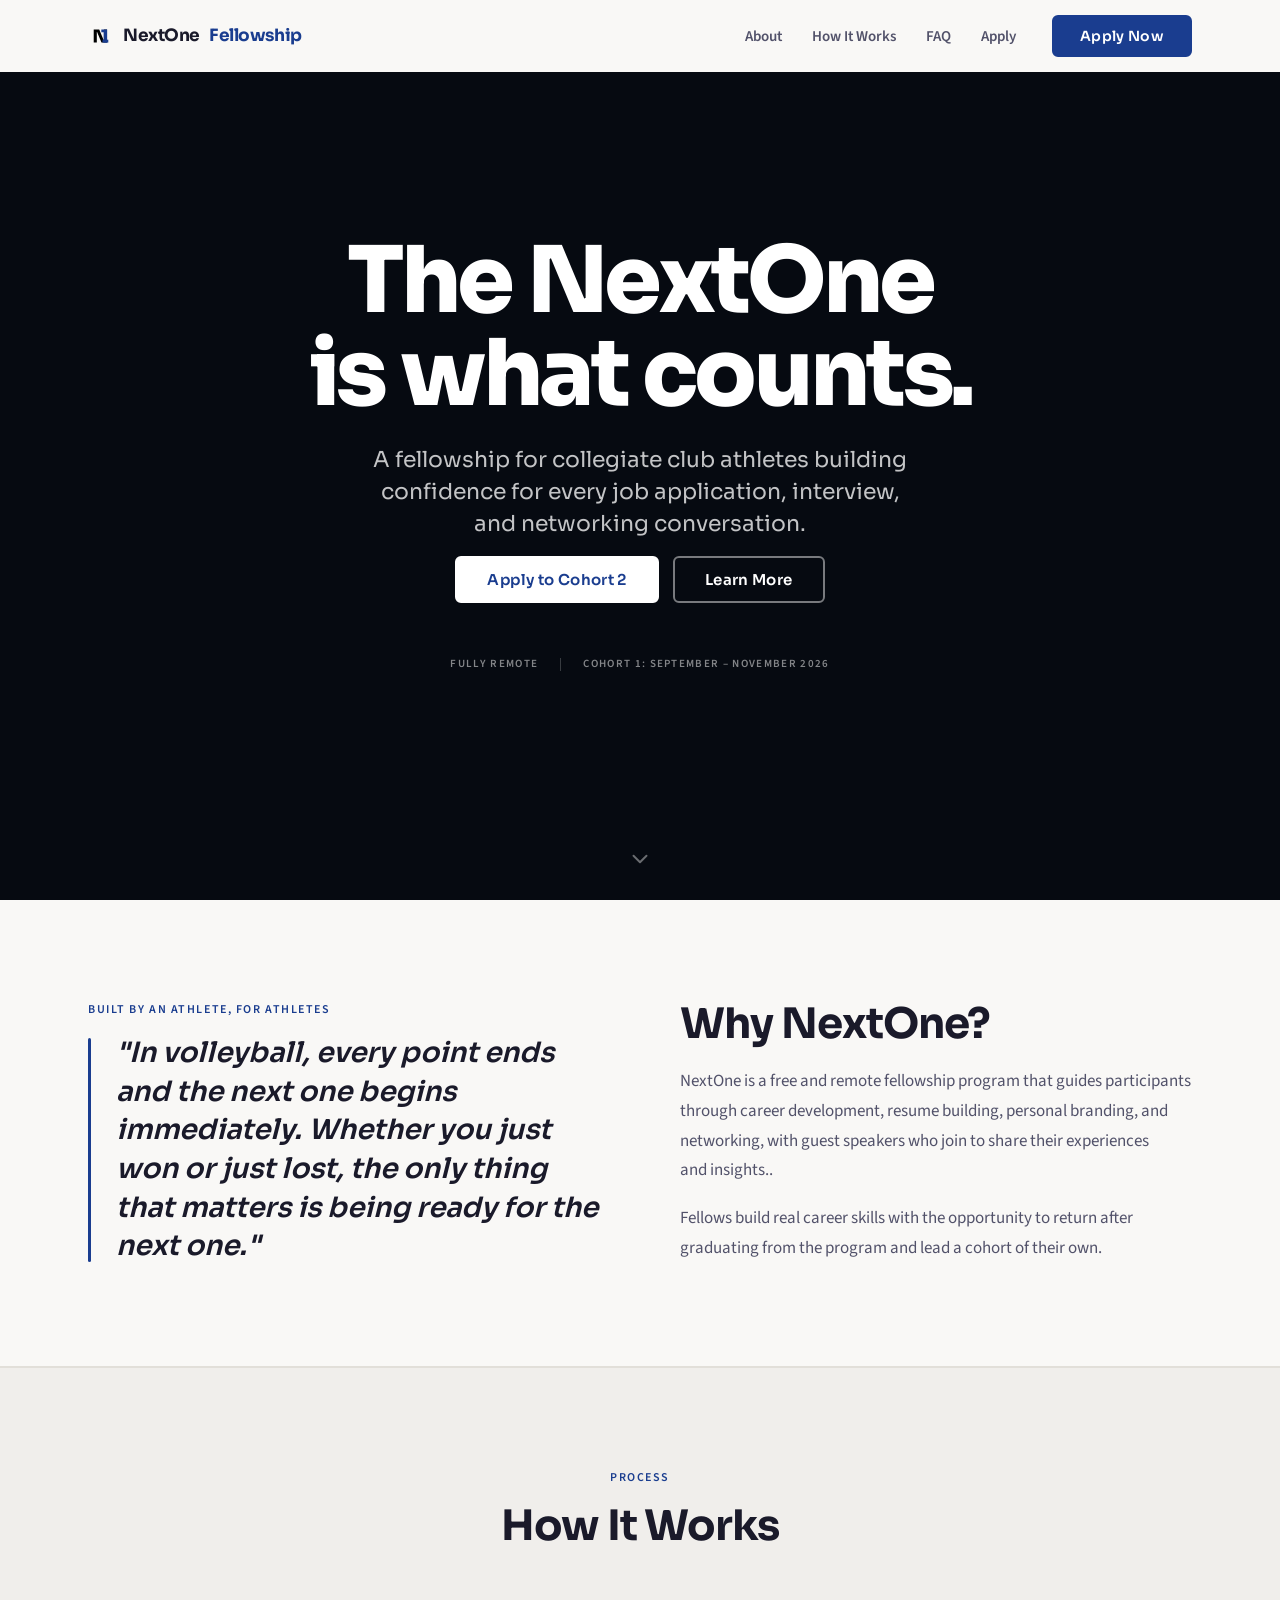
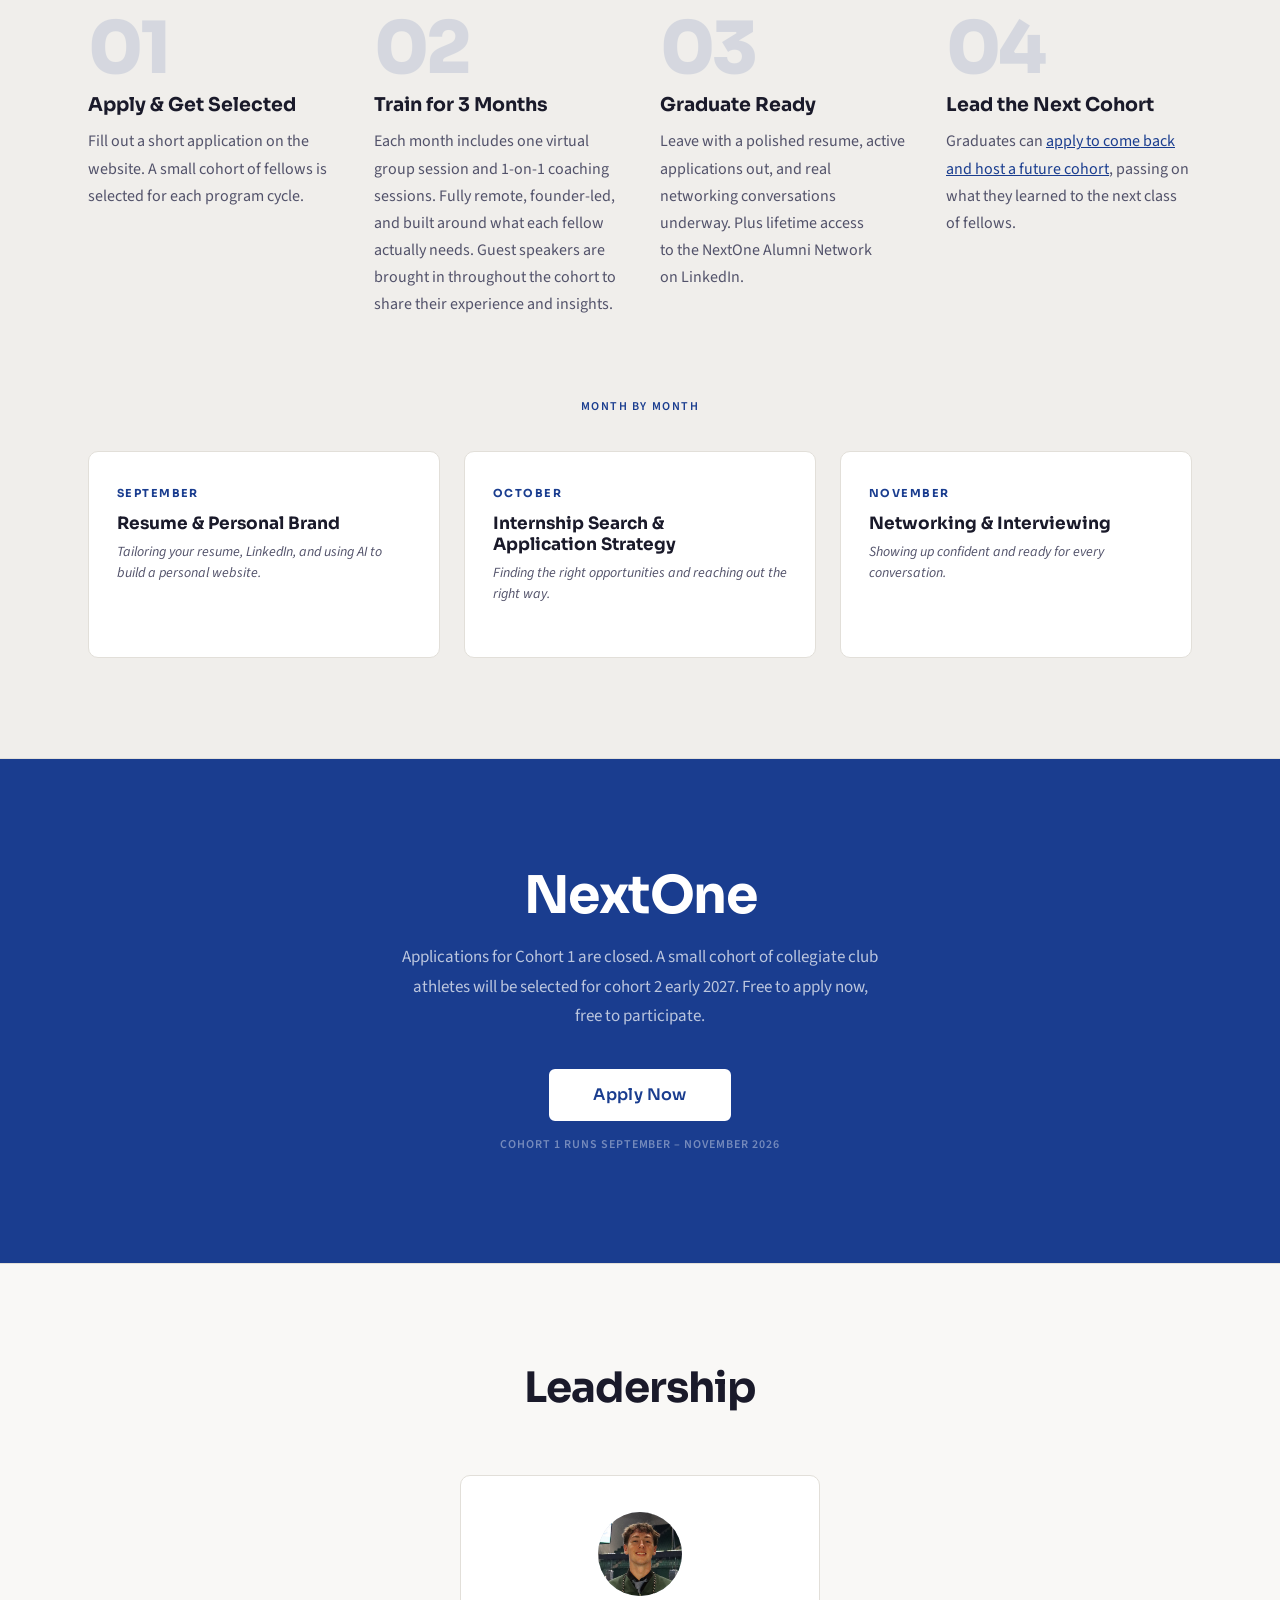
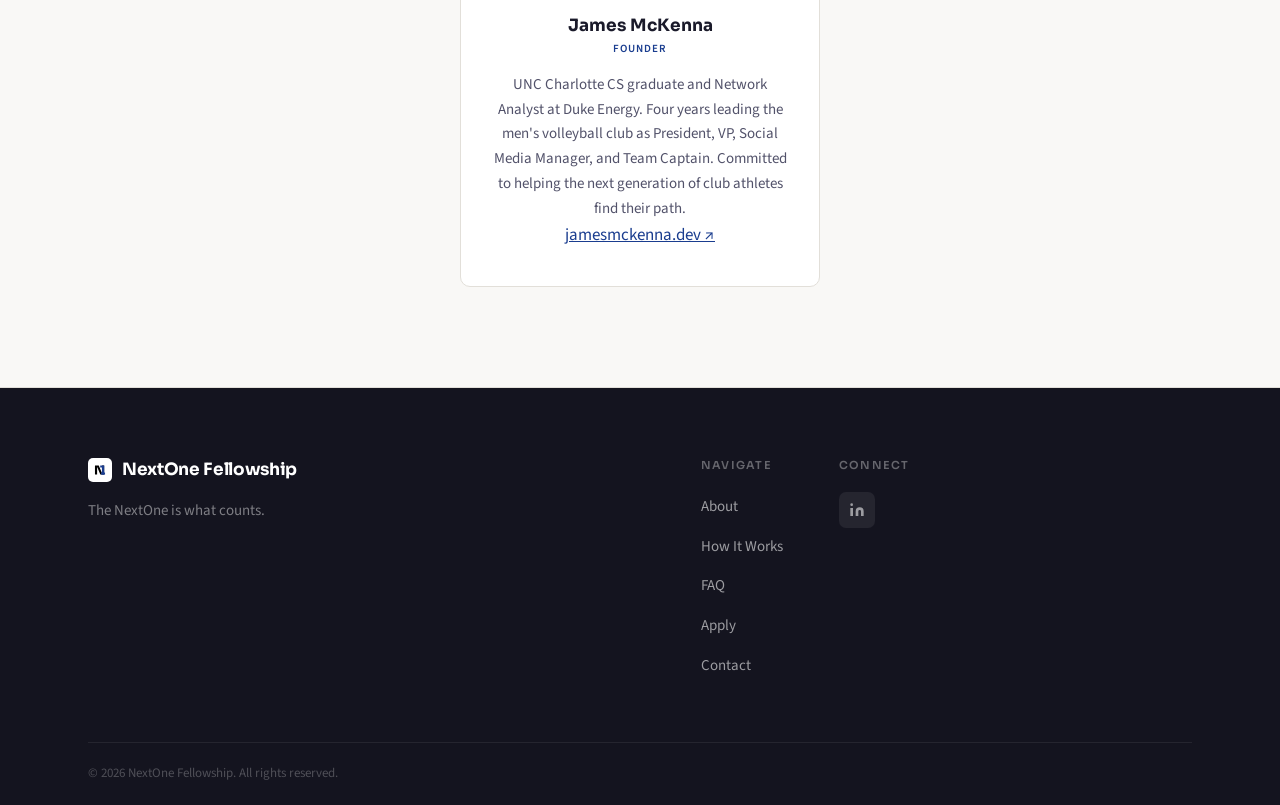
==== index.html @ 7ac981ed "Change wording for landing page" ====
<!DOCTYPE html>
<html lang="en">
<head>
  <meta charset="UTF-8">
  <meta name="viewport" content="width=device-width, initial-scale=1.0">
  <title>NextOne Fellowship</title>
  <link rel="icon" type="image/png" href="NextOneLogo-02.svg">
  <link rel="preconnect" href="https://fonts.googleapis.com">
  <link rel="preconnect" href="https://fonts.gstatic.com" crossorigin>
  <link href="https://fonts.googleapis.com/css2?family=Sora:wght@300;400;500;600;700;800&family=Source+Sans+3:ital,wght@0,300;0,400;0,600;1,400&display=swap" rel="stylesheet">
  <style>
    *, *::before, *::after {
      box-sizing: border-box;
      margin: 0;
      padding: 0;
    }

    :root {
      --bg: #f9f8f6;
      --text: #1a1a2a;
      --text-muted: #52526a;
      --accent: #1a3d8f;
      --accent-hover: #2451b5;
      --accent-active: #122a63;
      --accent-light: #e8edf8;
      --panel: #f0eeeb;
      --border: #e2dfd9;
      --white: #ffffff;
      --shadow-sm: 0 1px 4px rgba(26, 29, 55, 0.07);
      --shadow-md: 0 4px 18px rgba(26, 29, 55, 0.11);
      --shadow-lg: 0 10px 36px rgba(26, 29, 55, 0.16);
      --nav-h: 72px;
      --max-w: 1200px;
      --section-py: 100px;
      --radius: 10px;
    }

    html { scroll-behavior: smooth; }

    body {
      background: var(--bg);
      color: var(--text);
      font-family: 'Source Sans 3', sans-serif;
      font-size: 17px;
      line-height: 1.68;
      -webkit-font-smoothing: antialiased;
      -moz-osx-font-smoothing: grayscale;
    }

    h1, h2, h3, h4, h5, h6 {
      font-family: 'Sora', sans-serif;
      line-height: 1.12;
      font-weight: 700;
      color: var(--text);
      text-wrap: balance;
    }

    p { text-wrap: pretty; }

    a { color: inherit; text-decoration: none; }
    img { display: block; max-width: 100%; }

    .container {
      width: 100%;
      max-width: var(--max-w);
      margin: 0 auto;
      padding: 0 48px;
    }

    /* ─── BUTTONS ─────────────────────────────────── */
    .btn {
      display: inline-flex;
      align-items: center;
      justify-content: center;
      gap: 8px;
      padding: 12px 26px;
      border-radius: 6px;
      font-family: 'Sora', sans-serif;
      font-size: 14px;
      font-weight: 600;
      letter-spacing: 0.025em;
      cursor: pointer;
      border: 2px solid transparent;
      transition:
        background 0.2s ease,
        color 0.2s ease,
        border-color 0.2s ease,
        transform 0.2s ease,
        box-shadow 0.2s ease;
      white-space: nowrap;
      line-height: 1;
    }

    .btn-primary {
      background: var(--accent);
      color: var(--white);
      border-color: var(--accent);
    }
    .btn-primary:hover {
      background: var(--accent-hover);
      border-color: var(--accent-hover);
      transform: translateY(-2px);
      box-shadow: 0 6px 22px rgba(26, 61, 143, 0.32);
    }
    .btn-primary:active {
      background: var(--accent-active);
      border-color: var(--accent-active);
      transform: translateY(0);
      box-shadow: none;
    }

    .btn-outline {
      background: transparent;
      color: var(--accent);
      border-color: var(--accent);
    }
    .btn-outline:hover {
      background: var(--accent-light);
      transform: translateY(-2px);
      box-shadow: 0 4px 14px rgba(26, 61, 143, 0.12);
    }
    .btn-outline:active {
      background: var(--accent-light);
      transform: translateY(0);
    }

    .btn-white {
      background: var(--white);
      color: var(--accent);
      border-color: var(--white);
    }
    .btn-white:hover {
      background: var(--white);
      transform: translateY(-2px);
      box-shadow: 0 8px 28px rgba(0, 0, 0, 0.2);
    }
    .btn-white:active {
      transform: translateY(0);
      box-shadow: none;
    }

    /* ─── NAV ─────────────────────────────────────── */
    #nav {
      position: fixed;
      top: 0; left: 0; right: 0;
      z-index: 1000;
      height: var(--nav-h);
      display: flex;
      align-items: center;
      background: var(--bg);
      transition: background 0.3s ease, backdrop-filter 0.3s ease, box-shadow 0.3s ease;
    }
    #nav.scrolled {
      background: rgba(249, 248, 246, 0.9);
      backdrop-filter: blur(14px);
      -webkit-backdrop-filter: blur(14px);
      box-shadow: 0 1px 0 var(--border), var(--shadow-sm);
    }
    #nav .container {
      display: flex;
      align-items: center;
      justify-content: space-between;
    }

    .nav-logo {
      display: flex;
      align-items: center;
      gap: 9px;
      font-family: 'Sora', sans-serif;
      font-weight: 700;
      font-size: 17px;
      letter-spacing: -0.025em;
      color: var(--text);
      flex-shrink: 0;
    }
    .nav-logo em {
      color: var(--accent);
      font-style: normal;
    }
    .nav-logo-mark {
      height: 26px;
      width: auto;
      display: block;
    }

    .nav-right {
      display: flex;
      align-items: center;
      gap: 36px;
    }
    .nav-links {
      display: flex;
      align-items: center;
      gap: 30px;
      list-style: none;
    }
    .nav-links a {
      font-family: 'Source Sans 3', sans-serif;
      font-size: 15px;
      font-weight: 600;
      color: var(--text-muted);
      transition: color 0.2s ease;
    }
    .nav-links a:hover { color: var(--text); }

    .hamburger {
      display: none;
      flex-direction: column;
      gap: 5px;
      background: none;
      border: none;
      cursor: pointer;
      padding: 6px 2px;
    }
    .hamburger span {
      display: block;
      width: 22px;
      height: 2px;
      background: var(--text);
      border-radius: 2px;
      transition: transform 0.3s ease, opacity 0.3s ease;
      transform-origin: center;
    }
    .hamburger.open span:nth-child(1) { transform: translateY(7px) rotate(45deg); }
    .hamburger.open span:nth-child(2) { opacity: 0; transform: scaleX(0); }
    .hamburger.open span:nth-child(3) { transform: translateY(-7px) rotate(-45deg); }

    /* ─── MOBILE MENU ─────────────────────────────── */
    #mobile-menu {
      position: fixed;
      top: var(--nav-h);
      left: 0; right: 0;
      z-index: 999;
      background: var(--bg);
      border-top: 1px solid var(--border);
      box-shadow: var(--shadow-md);
      max-height: 0;
      overflow: hidden;
      opacity: 0;
      transition: max-height 0.38s cubic-bezier(0.4, 0, 0.2, 1), opacity 0.3s ease;
    }
    #mobile-menu.open {
      max-height: 420px;
      opacity: 1;
    }
    #mobile-menu ul {
      list-style: none;
      padding: 8px 24px;
    }
    #mobile-menu ul li {
      border-bottom: 1px solid var(--border);
    }
    #mobile-menu ul li:last-child { border-bottom: none; }
    #mobile-menu ul li a {
      display: block;
      padding: 15px 0;
      font-family: 'Sora', sans-serif;
      font-size: 16px;
      font-weight: 600;
      color: var(--text);
    }
    .mobile-cta {
      padding: 16px 24px 24px;
    }
    .mobile-cta .btn { width: 100%; }

    /* ─── SECTION UTILITY ─────────────────────────── */
    section { padding: var(--section-py) 0; }

    .section-label {
      display: block;
      font-family: 'Source Sans 3', sans-serif;
      font-size: 12px;
      font-weight: 600;
      letter-spacing: 0.13em;
      text-transform: uppercase;
      color: var(--accent);
      margin-bottom: 14px;
    }

    .section-heading {
      font-size: clamp(28px, 3.5vw, 42px);
      font-weight: 700;
      letter-spacing: -0.025em;
      margin-bottom: 20px;
    }

    /* ─── HERO ────────────────────────────────────── */
    #hero {
      height: 100vh;
      min-height: 600px;
      display: flex;
      align-items: center;
      justify-content: center;
      text-align: center;
      padding: 0;
      position: relative;
      overflow: hidden;
      background: url('./assets/hero-poster.jpg') center/cover no-repeat;
      background-color: #0d1422;
    }
    .hero-video {
      position: absolute;
      inset: 0;
      width: 100%;
      height: 100%;
      object-fit: cover;
      object-position: center;
      z-index: 0;
      opacity: 0;
      transition: opacity 1.2s ease;
    }
    .hero-video.is-playing {
      opacity: 1;
    }
    .hero-video.is-playing.loop-fade {
      opacity: 0;
    }
    #hero::before {
      content: '';
      position: absolute;
      inset: 0;
      background: rgba(0, 0, 0, 0.5);
      z-index: 1;
      pointer-events: none;
    }
    #hero::after { display: none; }
    .hero-inner {
      position: relative;
      z-index: 2;
      width: 100%;
      padding-top: calc(var(--nav-h) + 16px);
      padding-bottom: 80px;
    }

    /* Hero text: white over dark video */
    #hero .hero-headline { color: #ffffff; }
    #hero .hero-headline .accent { color: #ffffff; }
    #hero .hero-subtitle { color: rgba(255, 255, 255, 0.76); }
    #hero .trust-item { color: rgba(255, 255, 255, 0.5); }
    #hero .trust-divider { background: rgba(255, 255, 255, 0.2); }

    /* Ghost outline button for dark background */
    .btn-hero-outline {
      background: transparent;
      color: #ffffff;
      border: 2px solid rgba(255, 255, 255, 0.46);
    }
    .btn-hero-outline:hover {
      background: rgba(255, 255, 255, 0.1);
      border-color: rgba(255, 255, 255, 0.82);
      transform: translateY(-2px);
    }
    .btn-hero-outline:active {
      background: rgba(255, 255, 255, 0.06);
      transform: translateY(0);
    }

    /* Scroll indicator */
    .hero-scroll {
      position: absolute;
      bottom: 28px;
      left: 50%;
      transform: translateX(-50%);
      z-index: 2;
      color: rgba(255, 255, 255, 0.4);
      display: flex;
      transition: color 0.2s ease;
      animation: heroScrollBounce 2.4s ease-in-out infinite;
    }
    .hero-scroll:hover { color: rgba(255, 255, 255, 0.82); }
    @keyframes heroScrollBounce {
      0%, 100% { transform: translateX(-50%) translateY(0); }
      55%       { transform: translateX(-50%) translateY(8px); }
    }

    /* Reduced motion: hide video, pause scroll arrow */
    @media (prefers-reduced-motion: reduce) {
      .hero-video { display: none; }
      .hero-scroll { animation: none; }
    }

    .hero-eyebrow {
      display: inline-block;
      font-family: 'Source Sans 3', sans-serif;
      font-size: 12px;
      font-weight: 600;
      letter-spacing: 0.13em;
      text-transform: uppercase;
      color: var(--accent);
      background: var(--accent-light);
      padding: 6px 18px;
      border-radius: 100px;
      margin-bottom: 32px;
    }

    .hero-headline {
      font-size: clamp(2rem, 9vw, 92px);
      font-weight: 800;
      letter-spacing: -0.04em;
      line-height: 1.02;
      margin-bottom: 22px;
      max-width: 900px;
      margin-left: auto;
      margin-right: auto;
    }
    .hero-headline .accent { color: var(--accent); }

    .hero-subtitle {
      font-family: 'Sora', sans-serif;
      font-size: clamp(18px, 2.2vw, 22px);
      font-weight: 400;
      color: var(--text-muted);
      margin-bottom: 16px;
      max-width: 560px;
      margin-left: auto;
      margin-right: auto;
      line-height: 1.45;
    }

    .hero-body {
      font-size: 16px;
      color: var(--text-muted);
      max-width: 480px;
      margin: 0 auto 40px;
      line-height: 1.72;
    }

    .hero-buttons {
      display: flex;
      align-items: center;
      justify-content: center;
      gap: 14px;
      margin-bottom: 52px;
      flex-wrap: wrap;
    }
    .hero-buttons .btn {
      padding: 14px 30px;
      font-size: 15px;
    }

    .hero-trust {
      display: flex;
      align-items: center;
      justify-content: center;
      flex-wrap: wrap;
      gap: 0;
    }
    .trust-item {
      font-family: 'Source Sans 3', sans-serif;
      font-size: 11px;
      font-weight: 600;
      letter-spacing: 0.12em;
      text-transform: uppercase;
      color: var(--text-muted);
      padding: 0 22px;
    }
    .trust-divider {
      width: 1px;
      height: 13px;
      background: var(--border);
      flex-shrink: 0;
    }

    /* ─── ABOUT ───────────────────────────────────── */
    #about { border-bottom: 1px solid var(--border); }

    .about-grid {
      display: grid;
      grid-template-columns: 1fr 1fr;
      gap: 80px;
      align-items: start;
    }

    .about-left .pull-quote {
      font-family: 'Sora', sans-serif;
      font-size: clamp(20px, 2.5vw, 28px);
      font-weight: 600;
      font-style: italic;
      line-height: 1.38;
      color: var(--text);
      padding-left: 28px;
      position: relative;
    }
    .about-left .pull-quote::before {
      content: '';
      position: absolute;
      left: 0; top: 4px; bottom: 4px;
      width: 3px;
      background: var(--accent);
      border-radius: 2px;
    }

    .about-right p {
      color: var(--text-muted);
      margin-bottom: 18px;
      line-height: 1.75;
    }
    .about-right p:last-child { margin-bottom: 0; }

    /* ─── HOW IT WORKS ────────────────────────────── */
    #how-it-works {
      background: #f0eeeb;
      border-top: 1px solid var(--border);
      border-bottom: 1px solid var(--border);
    }

    .section-center {
      text-align: center;
      margin-bottom: 64px;
    }

    .steps-grid {
      display: grid;
      grid-template-columns: repeat(4, 1fr);
      gap: 40px;
    }
    .step { position: relative; }
    .step-number {
      font-family: 'Sora', sans-serif;
      font-size: 72px;
      font-weight: 800;
      color: var(--accent);
      opacity: 0.12;
      line-height: 1;
      margin-bottom: 10px;
      letter-spacing: -0.04em;
      display: block;
    }
    .step-heading {
      font-size: 19px;
      font-weight: 700;
      margin-bottom: 12px;
      color: var(--text);
    }
    .step-body {
      color: var(--text-muted);
      font-size: 16px;
      line-height: 1.7;
    }

    /* ─── PROGRAM DETAILS ─────────────────────────── */
    #program { border-bottom: 1px solid var(--border); }

    .pillars-grid {
      display: grid;
      grid-template-columns: repeat(2, 1fr);
      border: 1px solid var(--border);
      border-radius: var(--radius);
      overflow: hidden;
    }
    .pillar-card {
      background: var(--bg);
      padding: 44px 40px;
      border-right: 1px solid var(--border);
      border-bottom: 1px solid var(--border);
      transition: background 0.22s ease;
    }
    .pillar-card:nth-child(even) { border-right: none; }
    .pillar-card:nth-child(3),
    .pillar-card:nth-child(4) { border-bottom: none; }
    .pillar-card:hover { background: var(--white); }

    .pillar-icon {
      width: 44px;
      height: 44px;
      margin-bottom: 22px;
      color: var(--accent);
    }
    .pillar-name {
      font-size: 19px;
      font-weight: 700;
      margin-bottom: 10px;
      color: var(--text);
    }
    .pillar-desc {
      color: var(--text-muted);
      font-size: 15.5px;
      line-height: 1.7;
    }

    /* ─── APPLY CTA ───────────────────────────────── */
    #apply-cta {
      background: var(--accent);
      padding: 108px 0;
      text-align: center;
    }
    #apply-cta .section-label { color: rgba(255, 255, 255, 0.5); }
    #apply-cta .section-heading {
      color: var(--white);
      font-size: clamp(30px, 4.5vw, 52px);
      max-width: 600px;
      margin: 0 auto 18px;
      letter-spacing: -0.03em;
    }
    .cta-body {
      font-size: 17px;
      color: rgba(255, 255, 255, 0.7);
      max-width: 480px;
      margin: 0 auto 38px;
      line-height: 1.72;
    }
    .cta-note {
      margin-top: 14px;
      font-size: 12px;
      font-weight: 600;
      letter-spacing: 0.08em;
      text-transform: uppercase;
      color: rgba(255, 255, 255, 0.4);
    }

    /* ─── TEAM ────────────────────────────────────── */
    #team { border-bottom: 1px solid var(--border); }

    .team-grid {
      display: grid;
      grid-template-columns: repeat(auto-fit, minmax(280px, 360px));
      justify-content: center;
      gap: 28px;
    }
    .team-card {
      background: var(--white);
      border: 1px solid var(--border);
      border-radius: var(--radius);
      padding: 36px 30px;
      text-align: center;
      transition: transform 0.26s ease, box-shadow 0.26s ease;
      position: relative;
    }
    .team-card:hover {
      transform: translateY(-6px);
      box-shadow: var(--shadow-lg);
    }

    .team-avatar {
      width: 84px;
      height: 84px;
      border-radius: 50%;
      background: linear-gradient(145deg, #d6dce9 0%, #bec8d8 100%);
      margin: 0 auto 20px;
      display: flex;
      align-items: center;
      justify-content: center;
    }
    .team-avatar svg {
      width: 40px;
      height: 40px;
      color: #8e9cb5;
    }
    .team-name {
      font-size: 17px;
      font-weight: 700;
      margin-bottom: 5px;
    }
    .team-role {
      font-size: 11px;
      font-weight: 600;
      letter-spacing: 0.1em;
      text-transform: uppercase;
      color: var(--accent);
      margin-bottom: 14px;
      display: block;
    }
    .team-bio {
      font-size: 15px;
      color: var(--text-muted);
      line-height: 1.65;
    }

    /* ─── FOOTER ──────────────────────────────────── */
    #footer {
      background: #14141f;
      color: rgba(255, 255, 255, 0.8);
      padding: 68px 0 0;
    }
    .footer-top {
      display: grid;
      grid-template-columns: 1.1fr 1fr;
      gap: 72px;
      padding-bottom: 52px;
      border-bottom: 1px solid rgba(255, 255, 255, 0.07);
    }
    .footer-logo {
      display: flex;
      align-items: center;
      gap: 10px;
      font-family: 'Sora', sans-serif;
      font-weight: 700;
      font-size: 17px;
      color: var(--white);
      margin-bottom: 14px;
      letter-spacing: -0.02em;
    }
    .footer-logo-mark {
      height: 24px;
      width: auto;
      display: block;
      border-radius: 5px;
      background: var(--white);
      padding: 3px;
    }
    .footer-tagline {
      font-size: 15px;
      color: rgba(255, 255, 255, 0.45);
      line-height: 1.7;
      max-width: 300px;
      margin-bottom: 18px;
    }
    .footer-location {
      font-size: 12px;
      font-weight: 600;
      letter-spacing: 0.1em;
      text-transform: uppercase;
      color: rgba(255, 255, 255, 0.28);
    }

    .footer-right {
      display: flex;
      gap: 56px;
    }
    .footer-col-title {
      font-family: 'Sora', sans-serif;
      font-size: 11px;
      font-weight: 600;
      letter-spacing: 0.12em;
      text-transform: uppercase;
      color: rgba(255, 255, 255, 0.35);
      margin-bottom: 18px;
      display: block;
    }
    .footer-links {
      list-style: none;
    }
    .footer-links li { margin-bottom: 11px; }
    .footer-links a {
      font-size: 15px;
      color: rgba(255, 255, 255, 0.58);
      transition: color 0.2s ease;
    }
    .footer-links a:hover { color: var(--white); }

    .social-row {
      display: flex;
      gap: 10px;
      margin-top: 2px;
    }
    .social-btn {
      width: 36px;
      height: 36px;
      border-radius: 7px;
      background: rgba(255, 255, 255, 0.07);
      display: flex;
      align-items: center;
      justify-content: center;
      color: rgba(255, 255, 255, 0.55);
      transition: background 0.2s ease, color 0.2s ease;
    }
    .social-btn:hover {
      background: rgba(255, 255, 255, 0.15);
      color: var(--white);
    }
    .social-btn svg { width: 16px; height: 16px; }

    .footer-bottom {
      padding: 20px 0;
      display: flex;
      align-items: center;
      justify-content: space-between;
    }
    .footer-copy {
      font-size: 13px;
      color: rgba(255, 255, 255, 0.25);
    }

    /* ─── RESPONSIVE ──────────────────────────────── */
    @media (max-width: 1024px) {
      :root { --section-py: 80px; }
      .container { padding: 0 32px; }
      .about-grid { gap: 52px; }
      .footer-right { gap: 40px; }
      .steps-grid { grid-template-columns: repeat(2, 1fr); gap: 44px; }
    }

    @media (max-width: 768px) {
      :root { --section-py: 60px; }
      .container { padding: 0 20px; }

      body { overflow-x: hidden; }

      .nav-links, .nav-right > .btn { display: none; }
      .hamburger { display: flex; }

      #mobile-menu ul li a { text-align: center; }

      #hero {
        height: auto;
        min-height: 480px;
      }
      .hero-video {
        object-position: center center;
      }

      .hero-buttons { flex-direction: column; align-items: center; }
      .hero-buttons .btn { width: 100%; max-width: 100%; }
      .hero-trust { flex-direction: column; gap: 10px; }
      .trust-divider { width: 32px; height: 1px; }

      .about-grid { grid-template-columns: 1fr; gap: 40px; }
      .steps-grid { grid-template-columns: 1fr; gap: 40px; }
      .pillars-grid { grid-template-columns: 1fr; }
      .pillar-card { padding: 28px 22px; }
      .pillar-card:nth-child(even) { border-right: 1px solid var(--border); }
      .pillar-card:nth-child(3) { border-bottom: 1px solid var(--border); }
      .pillar-card:last-child { border-bottom: none; }

      #apply-cta { padding: 72px 0; }
      #apply-cta .btn-white { width: 100%; }

      .team-grid { grid-template-columns: 1fr; }

      .footer-top { grid-template-columns: 1fr; gap: 44px; }
      .footer-bottom { flex-direction: column; gap: 6px; text-align: center; }
      .footer-links a { display: block; padding: 6px 0; }
      .footer-links li { margin-bottom: 2px; }
      .social-btn { width: 44px; height: 44px; }
    }

    @media (max-width: 480px) {
      .footer-right { flex-direction: column; gap: 32px; }
      .hero-headline { letter-spacing: -0.03em; }
    }

    /* ─── CURRICULUM ──────────────────────────────── */
    .curriculum-intro {
      text-align: center;
      margin-top: 72px;
      margin-bottom: 32px;
    }
    .curriculum-intro .section-label {
      display: inline-block;
      margin-bottom: 0;
    }
    .curriculum-grid {
      display: grid;
      grid-template-columns: repeat(3, 1fr);
      gap: 24px;
    }
    .curriculum-card {
      background: var(--white);
      border: 1px solid var(--border);
      border-radius: var(--radius);
      padding: 32px 28px;
    }
    .curriculum-month {
      font-family: 'Sora', sans-serif;
      font-size: 11px;
      font-weight: 700;
      letter-spacing: 0.13em;
      text-transform: uppercase;
      color: var(--accent);
      margin-bottom: 10px;
      display: block;
    }
    .curriculum-sub {
      font-family: 'Sora', sans-serif;
      font-size: 17px;
      font-weight: 700;
      color: var(--text);
      margin-bottom: 8px;
      line-height: 1.25;
    }
    .curriculum-tag {
      font-size: 14px;
      color: var(--text-muted);
      font-style: italic;
      margin-bottom: 20px;
      display: block;
      line-height: 1.5;
    }
    .curriculum-bullets {
      list-style: none;
      padding: 0;
    }
    .curriculum-bullets li {
      font-size: 14.5px;
      color: var(--text-muted);
      line-height: 1.6;
      padding: 7px 0 7px 18px;
      position: relative;
      border-bottom: 1px solid var(--border);
    }
    .curriculum-bullets li:last-child { border-bottom: none; }
    .curriculum-bullets li::before {
      content: '';
      position: absolute;
      left: 0;
      top: 15px;
      width: 5px;
      height: 5px;
      border-radius: 50%;
      background: var(--accent);
      opacity: 0.35;
    }

    /* ─── COMING SOON BADGE ───────────────────────── */
    .coming-soon-badge {
      position: absolute;
      top: 14px;
      right: 14px;
      font-family: 'Source Sans 3', sans-serif;
      font-size: 10px;
      font-weight: 600;
      letter-spacing: 0.1em;
      text-transform: uppercase;
      color: var(--text-muted);
      background: var(--panel);
      border: 1px solid var(--border);
      padding: 4px 10px;
      border-radius: 100px;
    }

    @media (max-width: 768px) {
      .curriculum-grid { grid-template-columns: 1fr; }
    }

  </style>
</head>
<body>

  <!-- ░░ NAV ░░ -->
  <nav id="nav" role="navigation" aria-label="Main navigation">
    <div class="container">
      <a href="#" class="nav-logo"><img src="NextOneLogo-02.svg" alt="" class="nav-logo-mark">NextOne <em>Fellowship</em></a>
      <div class="nav-right">
        <ul class="nav-links">
          <li><a href="#about">About</a></li>
          <li><a href="#how-it-works">How It Works</a></li>
          <li><a href="faq.html">FAQ</a></li>
          <li><a href="apply.html">Apply</a></li>
        </ul>
        <a href="apply.html" class="btn btn-primary">Apply Now</a>
      </div>
      <button class="hamburger" id="hamburger" aria-label="Toggle navigation" aria-expanded="false">
        <span></span>
        <span></span>
        <span></span>
      </button>
    </div>
  </nav>

  <!-- ░░ MOBILE MENU ░░ -->
  <div id="mobile-menu" role="dialog" aria-label="Mobile navigation">
    <ul>
      <li><a href="#about" class="m-link">About</a></li>
      <li><a href="#how-it-works" class="m-link">How It Works</a></li>
      <li><a href="faq.html" class="m-link">FAQ</a></li>
      <li><a href="apply.html" class="m-link">Apply</a></li>
    </ul>
    <div class="mobile-cta">
      <a href="apply.html" class="btn btn-primary m-link">Apply Now</a>
    </div>
  </div>

  <!-- ░░ HERO ░░ -->
  <section id="hero" aria-label="Hero">
    <video class="hero-video" autoplay muted loop playsinline preload="auto" aria-hidden="true">
      <source src="./assets/hero.mp4" type="video/mp4">
    </video>
    <div class="container">
      <div class="hero-inner">
        <h1 class="hero-headline" id="h-head">
          The <span class="accent">NextOne</span> is what counts.
        </h1>
        <p class="hero-subtitle" id="h-sub">
          A fellowship for collegiate club athletes building confidence for every job application, interview, and networking conversation.
        </p>
        <div class="hero-buttons" id="h-btns">
          <a href="apply.html" class="btn btn-white">Apply to Cohort 2</a>
          <a href="#about" class="btn btn-hero-outline">Learn More</a>
        </div>
        <div class="hero-trust" id="h-trust">
          <span class="trust-item">Fully Remote</span>
          <span class="trust-divider" aria-hidden="true"></span>
          <span class="trust-item">Cohort 1: September – November 2026</span>
        </div>
      </div>
    </div>
    <a href="#about" class="hero-scroll" aria-label="Scroll down">
      <svg width="26" height="26" viewBox="0 0 24 24" fill="none" stroke="currentColor" stroke-width="1.8" stroke-linecap="round" stroke-linejoin="round" aria-hidden="true">
        <polyline points="6 9 12 15 18 9"/>
      </svg>
    </a>
  </section>

  <!-- ░░ ABOUT ░░ -->
  <section id="about" aria-labelledby="about-heading">
    <div class="container">
      <div class="about-grid">
        <div class="about-left">
          <span class="section-label">Built by an athlete, for athletes</span>
          <blockquote class="pull-quote">
            "In volleyball, every point ends and the next one begins immediately. Whether you just won or just lost, the only thing that matters is being ready for the next one."
          </blockquote>
        </div>
        <div class="about-right">
          <h2 class="section-heading" id="about-heading">Why NextOne?</h2>
          <p>NextOne is a free and remote fellowship program that guides participants through career development, resume building, personal branding, and networking, with guest speakers who join to share their experiences and insights..</p>
          <p>Fellows build real career skills with the opportunity to return after graduating from the program and lead a cohort of their own.</p>
        </div>
      </div>
    </div>
  </section>

  <!-- ░░ HOW IT WORKS ░░ -->
  <section id="how-it-works" aria-labelledby="hiw-heading">
    <div class="container">
      <div class="section-center">
        <span class="section-label">Process</span>
        <h2 class="section-heading" id="hiw-heading">How It Works</h2>
      </div>
      <div class="steps-grid">
        <div class="step">
          <span class="step-number">01</span>
          <h3 class="step-heading">Apply &amp; Get Selected</h3>
          <p class="step-body">Fill out a short application on the website. A small cohort of fellows is selected for each program cycle.</p>
        </div>
        <div class="step">
          <span class="step-number">02</span>
          <h3 class="step-heading">Train for 3 Months</h3>
          <p class="step-body">Each month includes one virtual group session and 1-on-1 coaching sessions. Fully remote, founder-led, and built around what each fellow actually needs. Guest speakers are brought in throughout the cohort to share their experience and insights.</p>
        </div>
        <div class="step">
          <span class="step-number">03</span>
          <h3 class="step-heading">Graduate Ready</h3>
          <p class="step-body">Leave with a polished resume, active applications out, and real networking conversations underway. Plus lifetime access to the NextOne Alumni Network on LinkedIn.</p>
        </div>
        <div class="step">
          <span class="step-number">04</span>
          <h3 class="step-heading">Lead the Next Cohort</h3>
          <p class="step-body">Graduates can <a href="apply.html#leader" style="color: var(--accent); text-decoration: underline;">apply to come back and host a future cohort</a>, passing on what they learned to the next class of fellows.</p>
        </div>
      </div>

      <div class="curriculum-intro">
        <span class="section-label">Month by Month</span>
      </div>
      <div class="curriculum-grid">

        <div class="curriculum-card">
          <span class="curriculum-month">September</span>
          <h3 class="curriculum-sub">Resume &amp; Personal Brand</h3>
          <span class="curriculum-tag">Tailoring your resume, LinkedIn, and using AI to build a personal website.</span>
        </div>

        <div class="curriculum-card">
          <span class="curriculum-month">October</span>
          <h3 class="curriculum-sub">Internship Search &amp; Application Strategy</h3>
          <span class="curriculum-tag">Finding the right opportunities and reaching out the right way.</span>
        </div>

        <div class="curriculum-card">
          <span class="curriculum-month">November</span>
          <h3 class="curriculum-sub">Networking &amp; Interviewing</h3>
          <span class="curriculum-tag">Showing up confident and ready for every conversation.</span>
        </div>

      </div>
    </div>
  </section>

  <!-- ░░ APPLY CTA ░░ -->
  <section id="apply-cta" aria-labelledby="cta-heading">
    <div class="container">
      <h2 class="section-heading" id="cta-heading">NextOne</h2>
      <p class="cta-body">Applications for Cohort 1 are closed. A small cohort of collegiate club athletes will be selected for cohort 2 early 2027. Free to apply now, free to&nbsp;participate.</p>
      <a href="apply.html" class="btn btn-white" style="padding:16px 42px;font-size:16px;">Apply Now</a>
      <p class="cta-note">Cohort 1 runs September – November 2026</p>
    </div>
  </section>

  <hr style="border: none; border-top: 1px solid var(--border); margin: 0;" />

  <!-- ░░ TEAM ░░ -->
  <section id="team" aria-labelledby="team-heading">
    <div class="container">
      <div class="section-center">
        <h2 class="section-heading" id="team-heading">Leadership</h2>
      </div>
      <div class="team-grid">

        <div class="team-card">
          <div class="team-avatar" aria-hidden="true">
            <img src="james.jpeg" alt="James McKenna" style="width:84px;height:84px;border-radius:50%;object-fit:cover;display:block;" />
          </div>
          <h3 class="team-name">James McKenna</h3>
          <span class="team-role">Founder</span>
          <p class="team-bio">UNC Charlotte CS graduate and Network Analyst at Duke Energy. Four years leading the men's volleyball club as President, VP, Social Media Manager, and Team Captain. Committed to helping the next generation of club athletes find their path.</p>
          <a href="https://jamesmckenna.dev/" style="color: var(--accent); text-decoration: underline;" target="_blank" rel="noopener noreferrer">jamesmckenna.dev ↗</a>
        </div>


      </div>
    </div>
  </section>

  <!-- ░░ FOOTER ░░ -->
  <footer id="footer" role="contentinfo">
    <div class="container">
      <div class="footer-top">

        <div class="footer-left">
          <div class="footer-logo"><img src="NextOneLogo-02.svg" alt="" class="footer-logo-mark">NextOne Fellowship</div>
          <p class="footer-tagline">The NextOne is what counts.</p>
        </div>

        <div class="footer-right">
          <div>
            <span class="footer-col-title">Navigate</span>
            <ul class="footer-links">
              <li><a href="#about">About</a></li>
              <li><a href="#how-it-works">How It Works</a></li>
              <li><a href="faq.html">FAQ</a></li>
              <li><a href="apply.html">Apply</a></li>
              <li><a href="#">Contact</a></li>
            </ul>
          </div>
          <div>
            <span class="footer-col-title">Connect</span>
            <div class="social-row">
              <a href="https://www.linkedin.com/company/nextonefoundation/" target="_blank" rel="noopener noreferrer" class="social-btn" aria-label="LinkedIn">
                <svg viewBox="0 0 24 24" fill="currentColor" aria-hidden="true">
                  <path d="M16 8a6 6 0 0 1 6 6v7h-4v-7a2 2 0 0 0-2-2 2 2 0 0 0-2 2v7h-4v-7a6 6 0 0 1 6-6z"/>
                  <rect x="2" y="9" width="4" height="12"/>
                  <circle cx="4" cy="4" r="2"/>
                </svg>
              </a>
            </div>
          </div>
        </div>

      </div>
      <div class="footer-bottom">
        <span class="footer-copy">&copy; 2026 NextOne Fellowship. All rights reserved.</span>
      </div>
    </div>
  </footer>

  <script>
    (function () {
      'use strict';

      /* ── NAV scroll state ─────────────────────────── */
      const nav = document.getElementById('nav');
      let lastY = 0;
      const onScroll = () => {
        const y = window.scrollY;
        nav.classList.toggle('scrolled', y > 24);
        lastY = y;
      };
      window.addEventListener('scroll', onScroll, { passive: true });
      onScroll();

      /* ── Hero video fade-in + seamless loop ──────── */
      const heroVideo = document.querySelector('.hero-video');
      if (heroVideo) {
        heroVideo.addEventListener('playing', () => {
          heroVideo.classList.add('is-playing');
        }, { once: true });

        let looping = false;
        heroVideo.addEventListener('timeupdate', () => {
          if (!heroVideo.duration) return;
          const remaining = heroVideo.duration - heroVideo.currentTime;
          if (remaining <= 1.5 && !looping) {
            looping = true;
            heroVideo.classList.add('loop-fade');
          } else if (heroVideo.currentTime < 0.5 && looping) {
            looping = false;
            heroVideo.classList.remove('loop-fade');
          }
        });
      }

      /* ── Hamburger / mobile menu ──────────────────── */
      const hamburger = document.getElementById('hamburger');
      const mobileMenu = document.getElementById('mobile-menu');

      const closeMenu = () => {
        hamburger.classList.remove('open');
        hamburger.setAttribute('aria-expanded', 'false');
        mobileMenu.classList.remove('open');
        document.body.style.overflow = '';
      };

      hamburger.addEventListener('click', () => {
        const isOpen = hamburger.classList.toggle('open');
        hamburger.setAttribute('aria-expanded', String(isOpen));
        mobileMenu.classList.toggle('open', isOpen);
        document.body.style.overflow = isOpen ? 'hidden' : '';
      });

      document.querySelectorAll('.m-link').forEach(link => {
        link.addEventListener('click', closeMenu);
      });

      document.addEventListener('keydown', e => {
        if (e.key === 'Escape') closeMenu();
      });

    }());
  </script>
  <script defer src="/_vercel/speed-insights/script.js"></script>
  <script defer src="/_vercel/insights/script.js"></script>
</body>
</html>
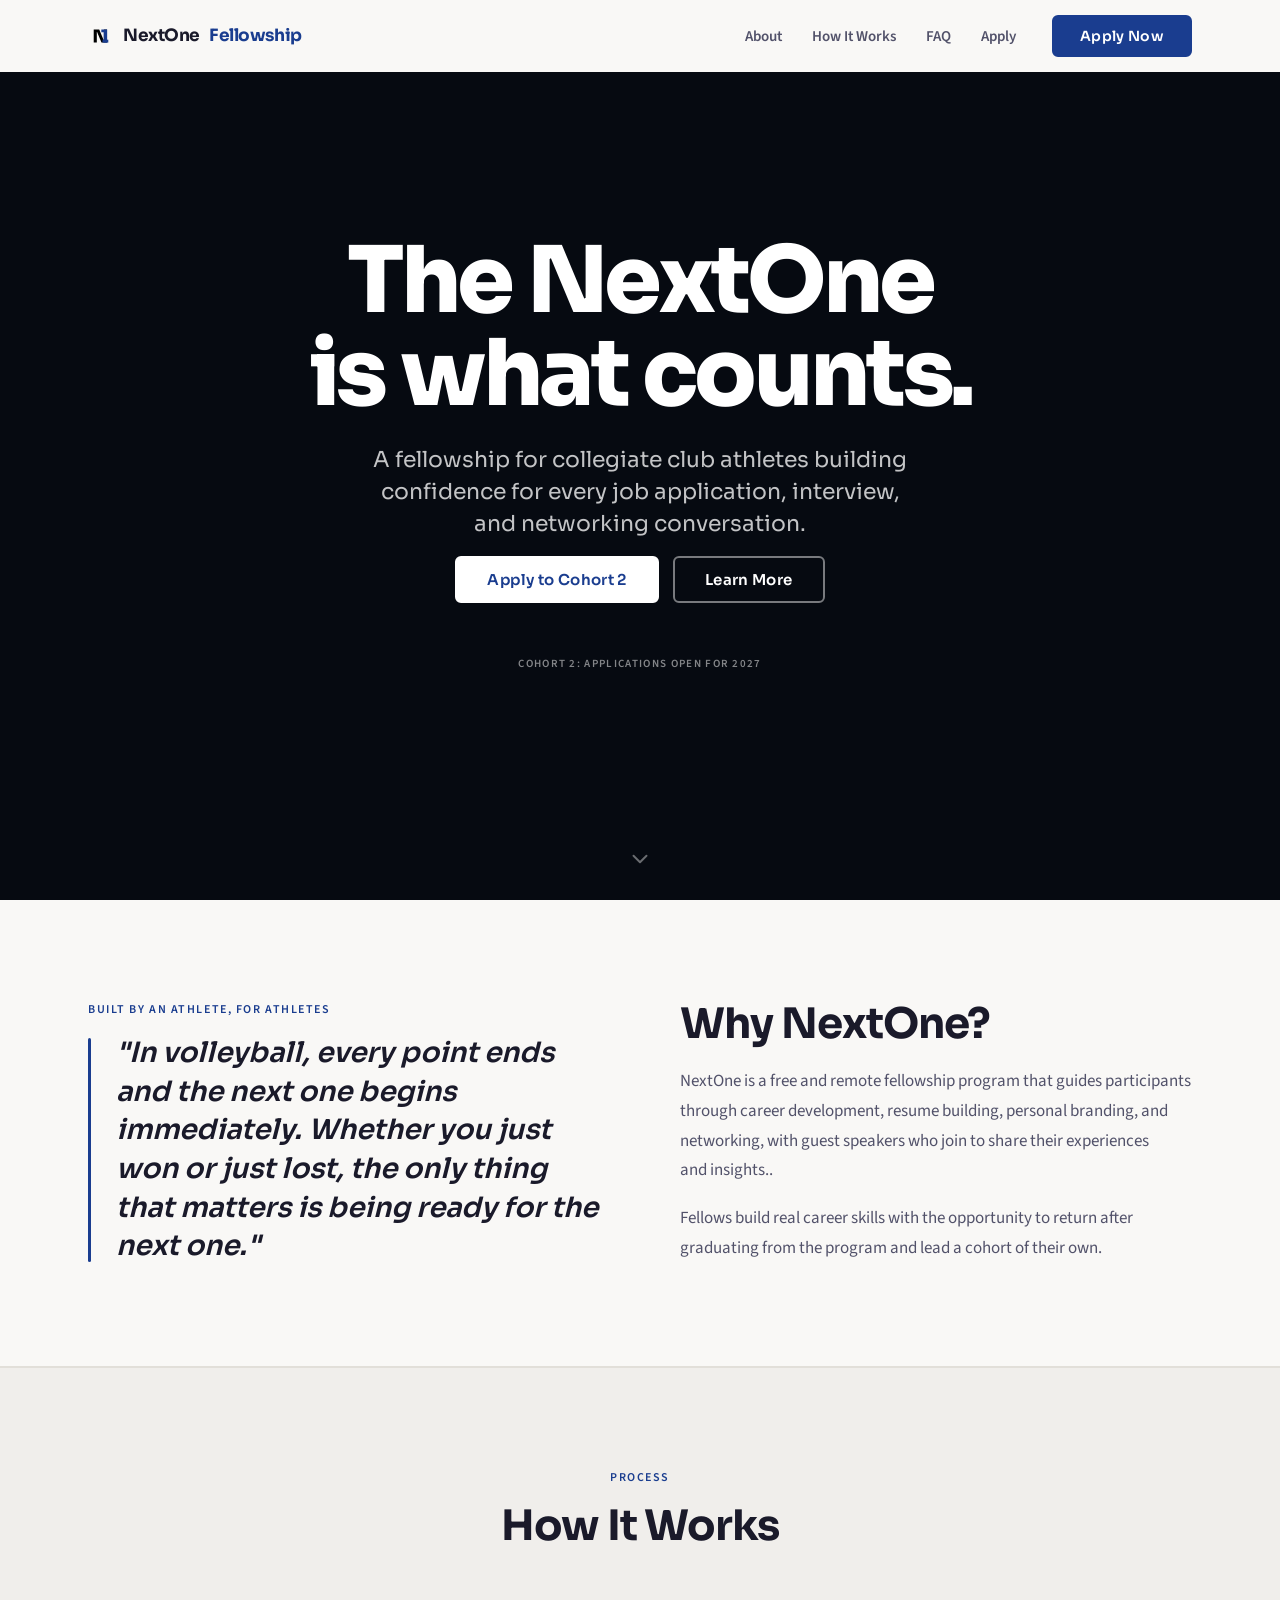
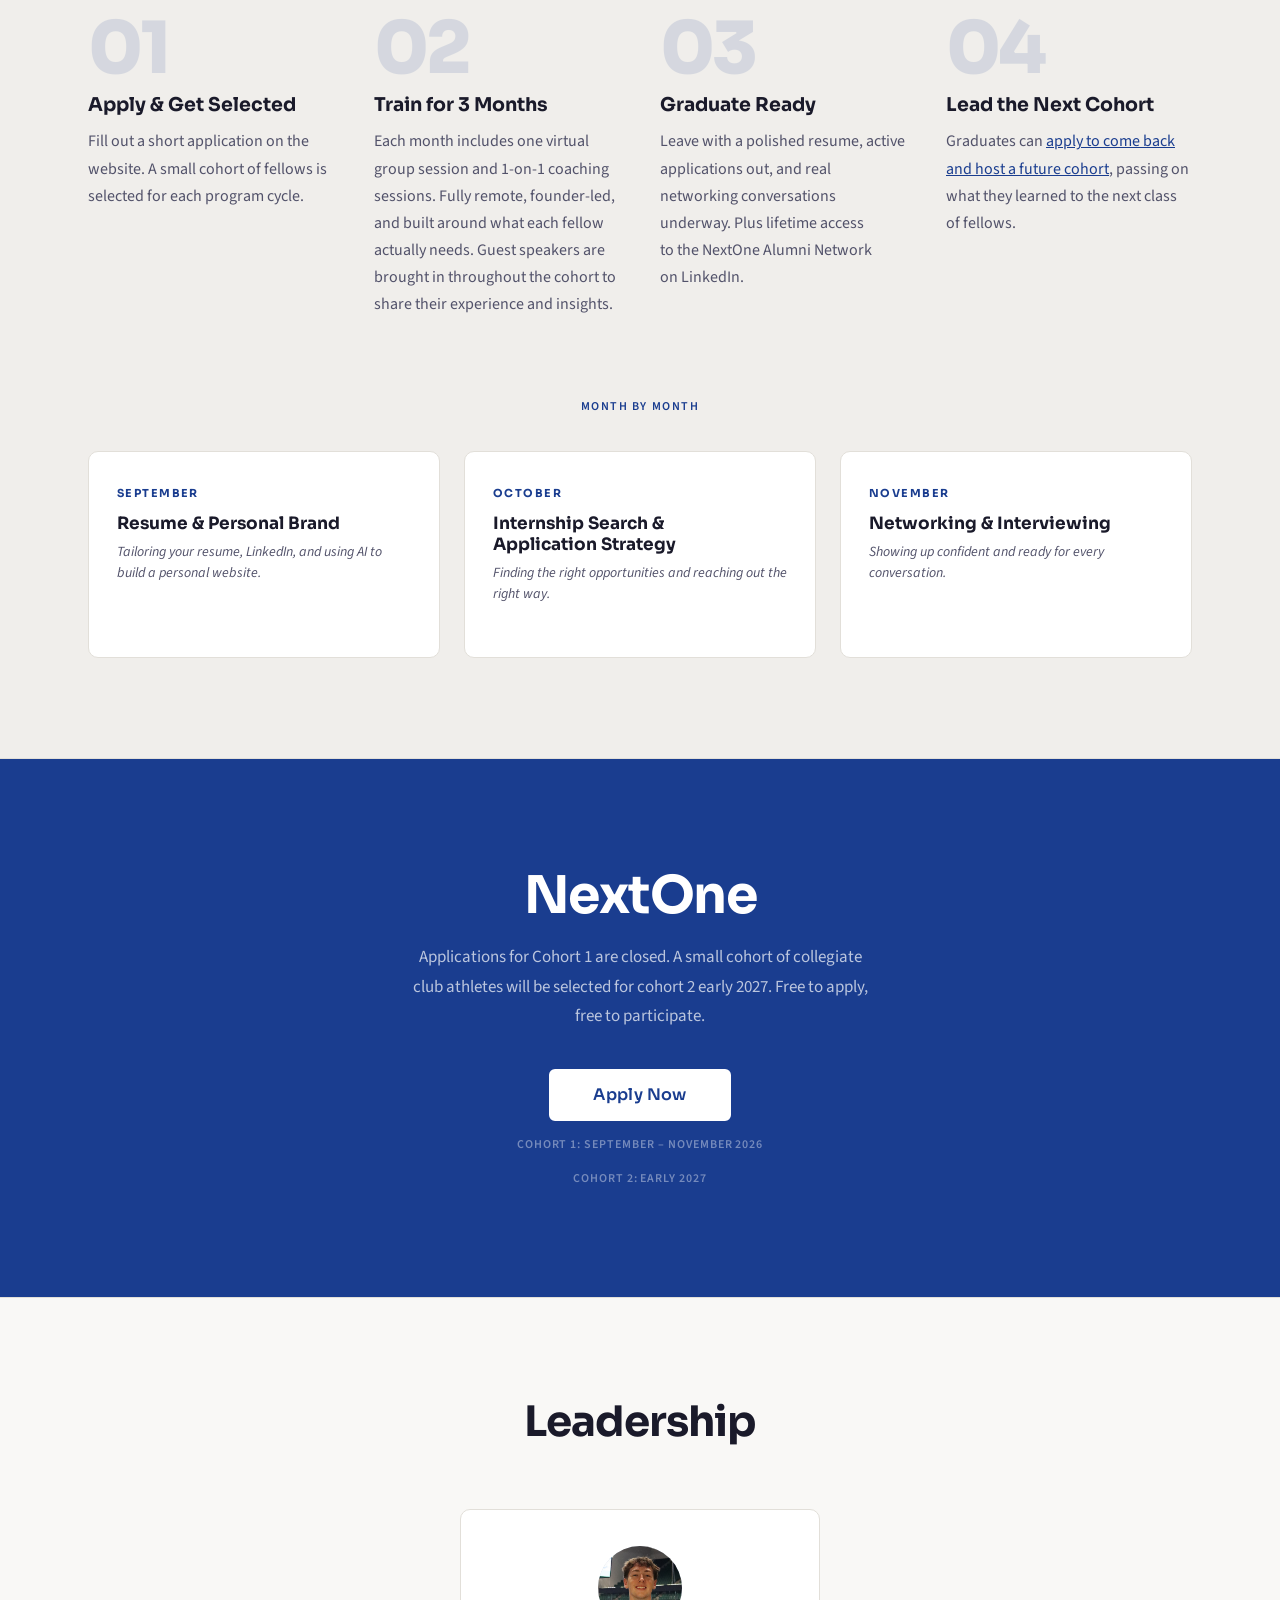
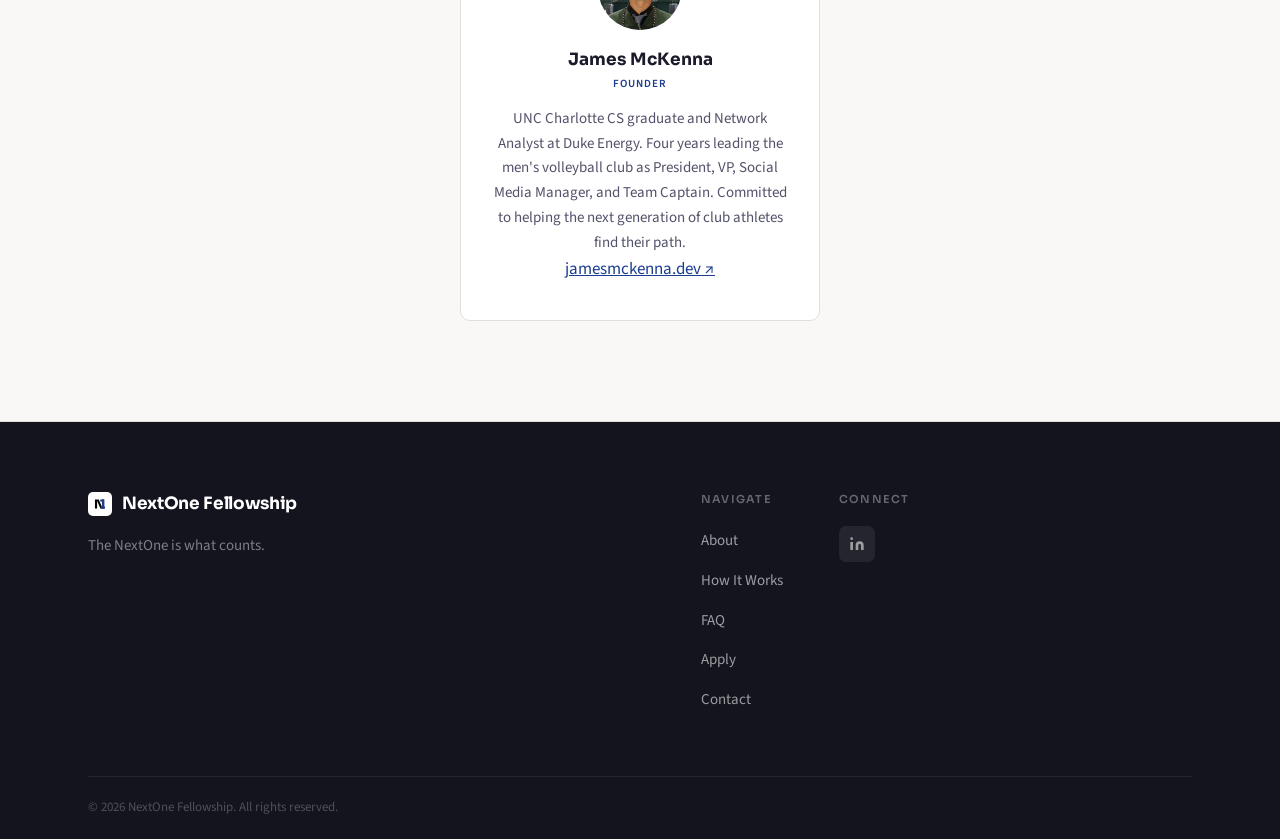
==== commit 4d4a3a00: "Cohort 2 updates" ====
--- a/index.html
+++ b/index.html
@@ -979,9 +979,9 @@
           <a href="#about" class="btn btn-hero-outline">Learn More</a>
         </div>
         <div class="hero-trust" id="h-trust">
-          <span class="trust-item">Fully Remote</span>
-          <span class="trust-divider" aria-hidden="true"></span>
-          <span class="trust-item">Cohort 1: September – November 2026</span>
+          <span class="trust-item">Cohort 2: Applications open for 2027</span>
+          <!-- <span class="trust-divider" aria-hidden="true"></span> -->
+
         </div>
       </div>
     </div>
@@ -1072,9 +1072,11 @@
   <section id="apply-cta" aria-labelledby="cta-heading">
     <div class="container">
       <h2 class="section-heading" id="cta-heading">NextOne</h2>
-      <p class="cta-body">Applications for Cohort 1 are closed. A small cohort of collegiate club athletes will be selected for cohort 2 early 2027. Free to apply now, free to&nbsp;participate.</p>
+      <p class="cta-body">Applications for Cohort 1 are closed. A small cohort of collegiate club athletes will be selected for cohort 2 early 2027. Free to apply, free to&nbsp;participate.</p>
       <a href="apply.html" class="btn btn-white" style="padding:16px 42px;font-size:16px;">Apply Now</a>
-      <p class="cta-note">Cohort 1 runs September – November 2026</p>
+      <p class="cta-note">Cohort 1: September – November 2026</p>
+      <p class="cta-note">Cohort 2: Early 2027</p>
+
     </div>
   </section>
 
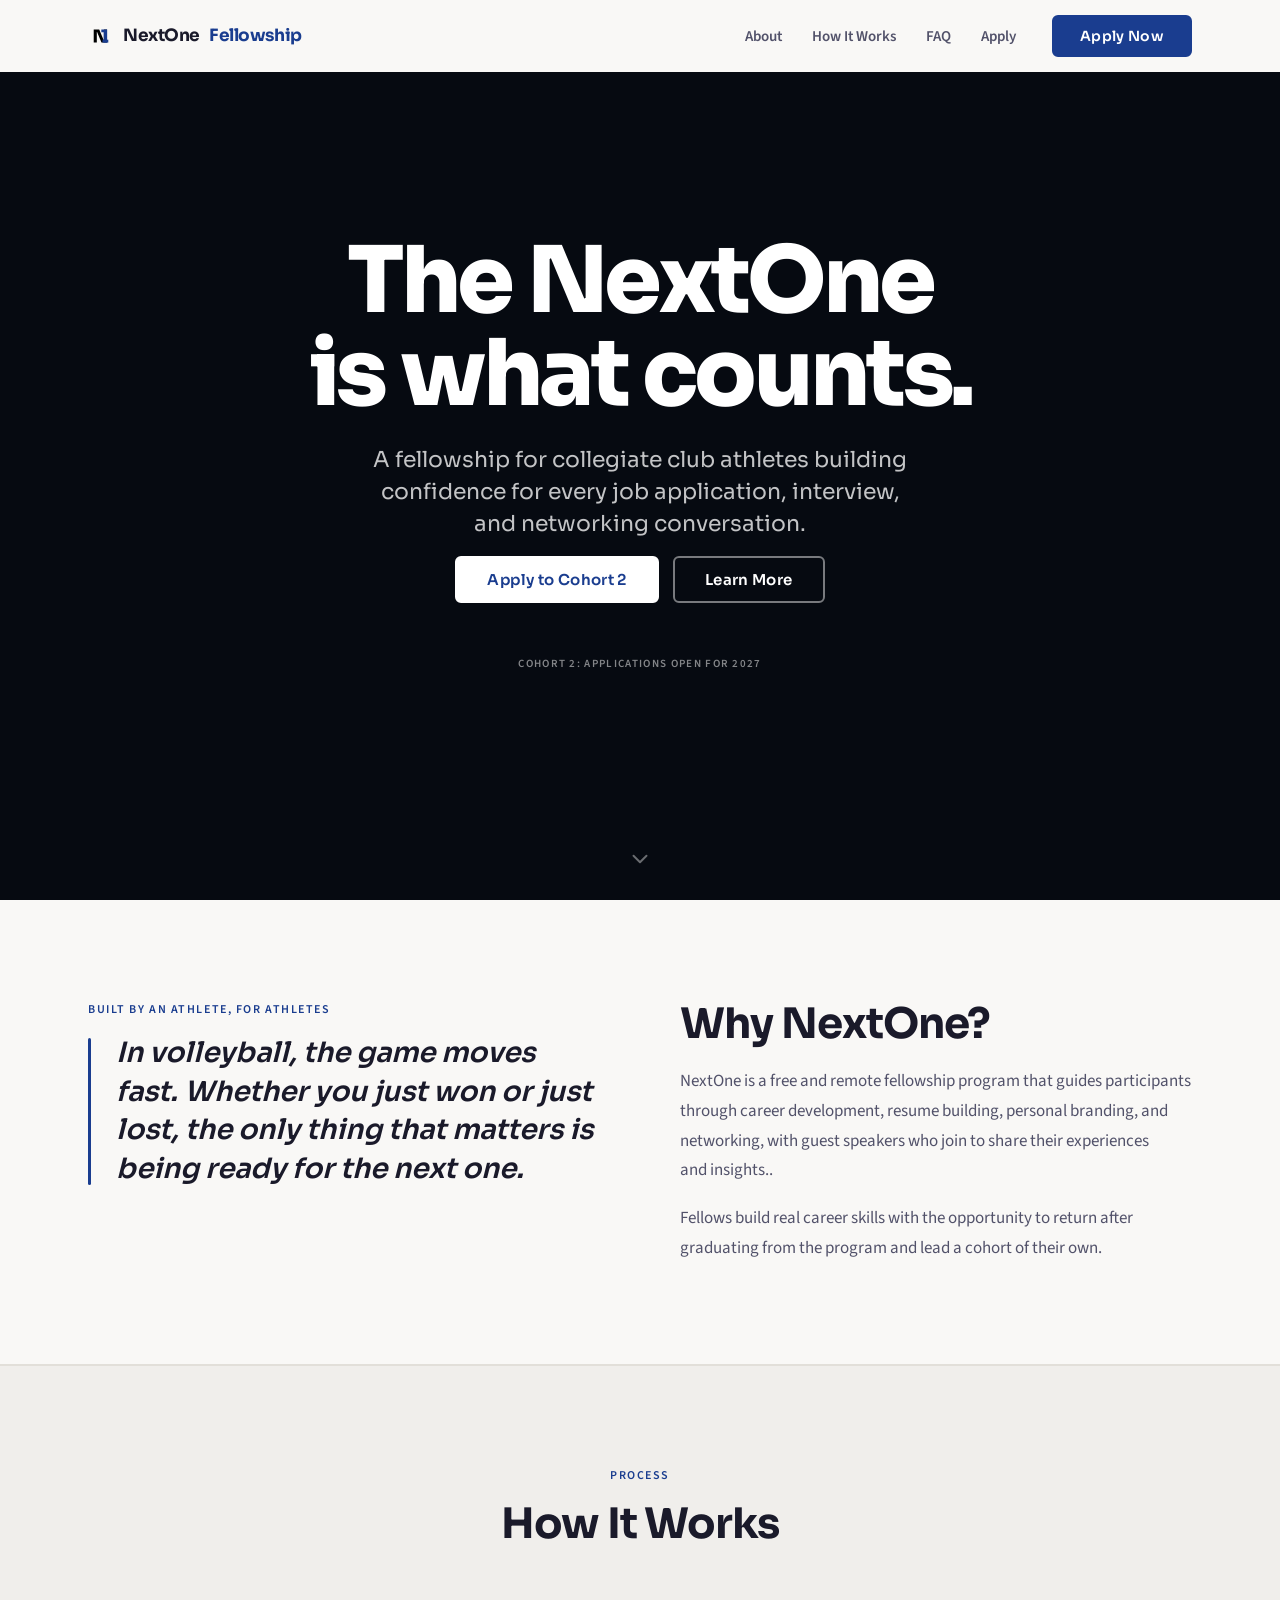
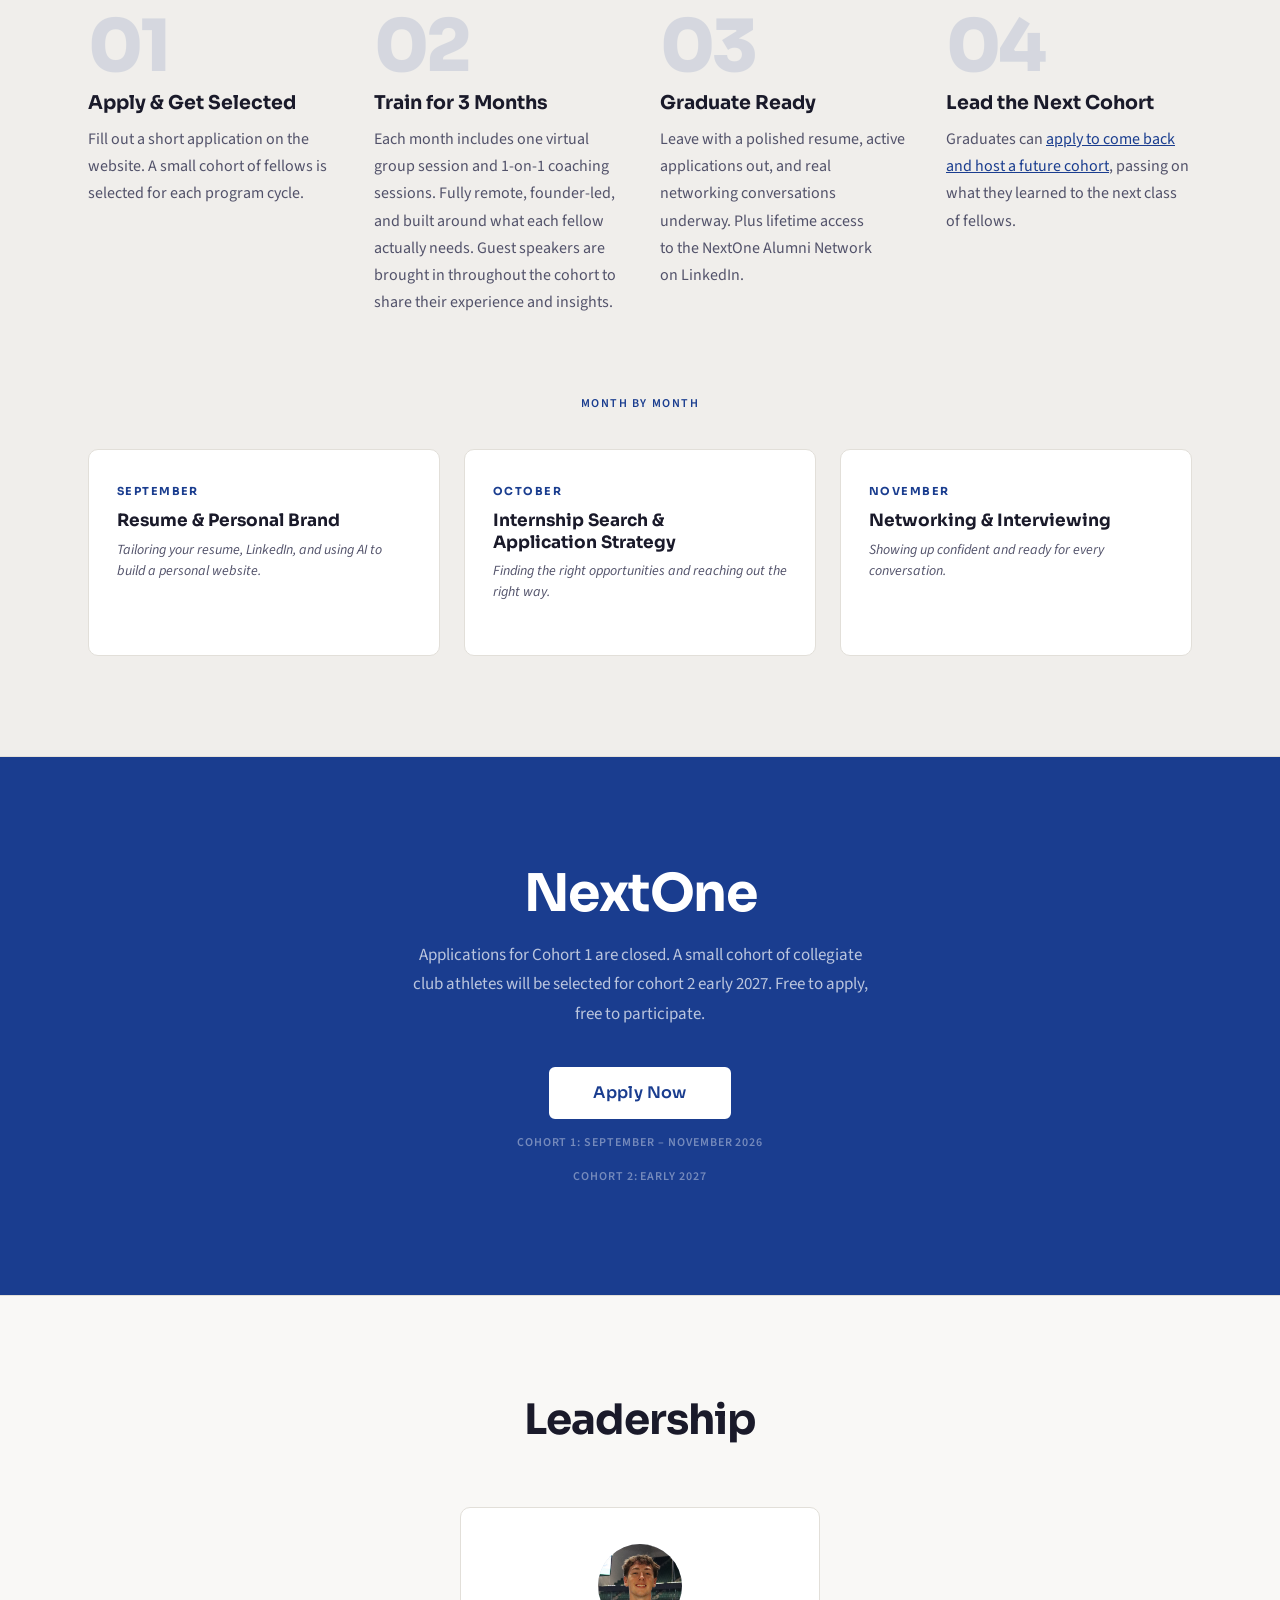
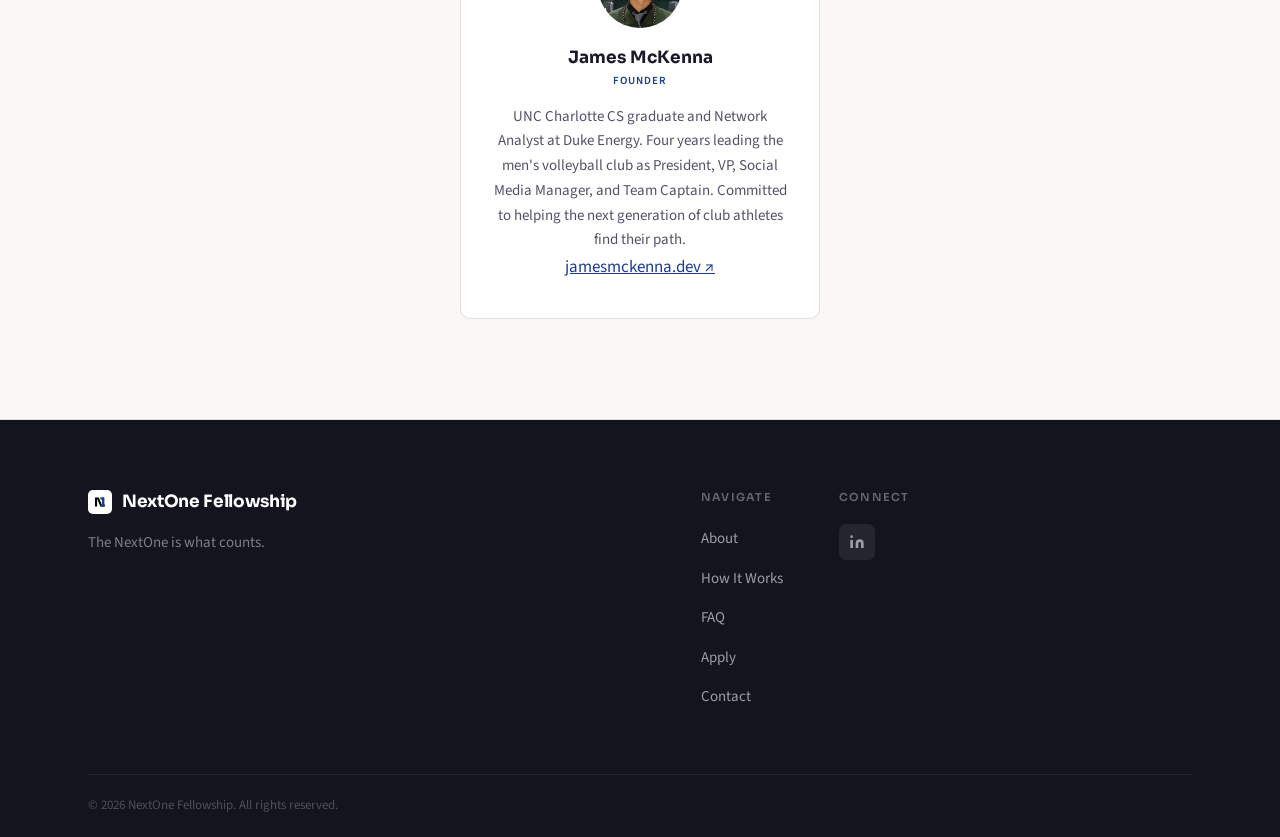
==== commit a3caec9f: "Updated slogan" ====
--- a/index.html
+++ b/index.html
@@ -999,7 +999,7 @@
         <div class="about-left">
           <span class="section-label">Built by an athlete, for athletes</span>
           <blockquote class="pull-quote">
-            "In volleyball, every point ends and the next one begins immediately. Whether you just won or just lost, the only thing that matters is being ready for the next one."
+In volleyball, the game moves fast. Whether you just won or just lost, the only thing that matters is being ready for the next one.
           </blockquote>
         </div>
         <div class="about-right">
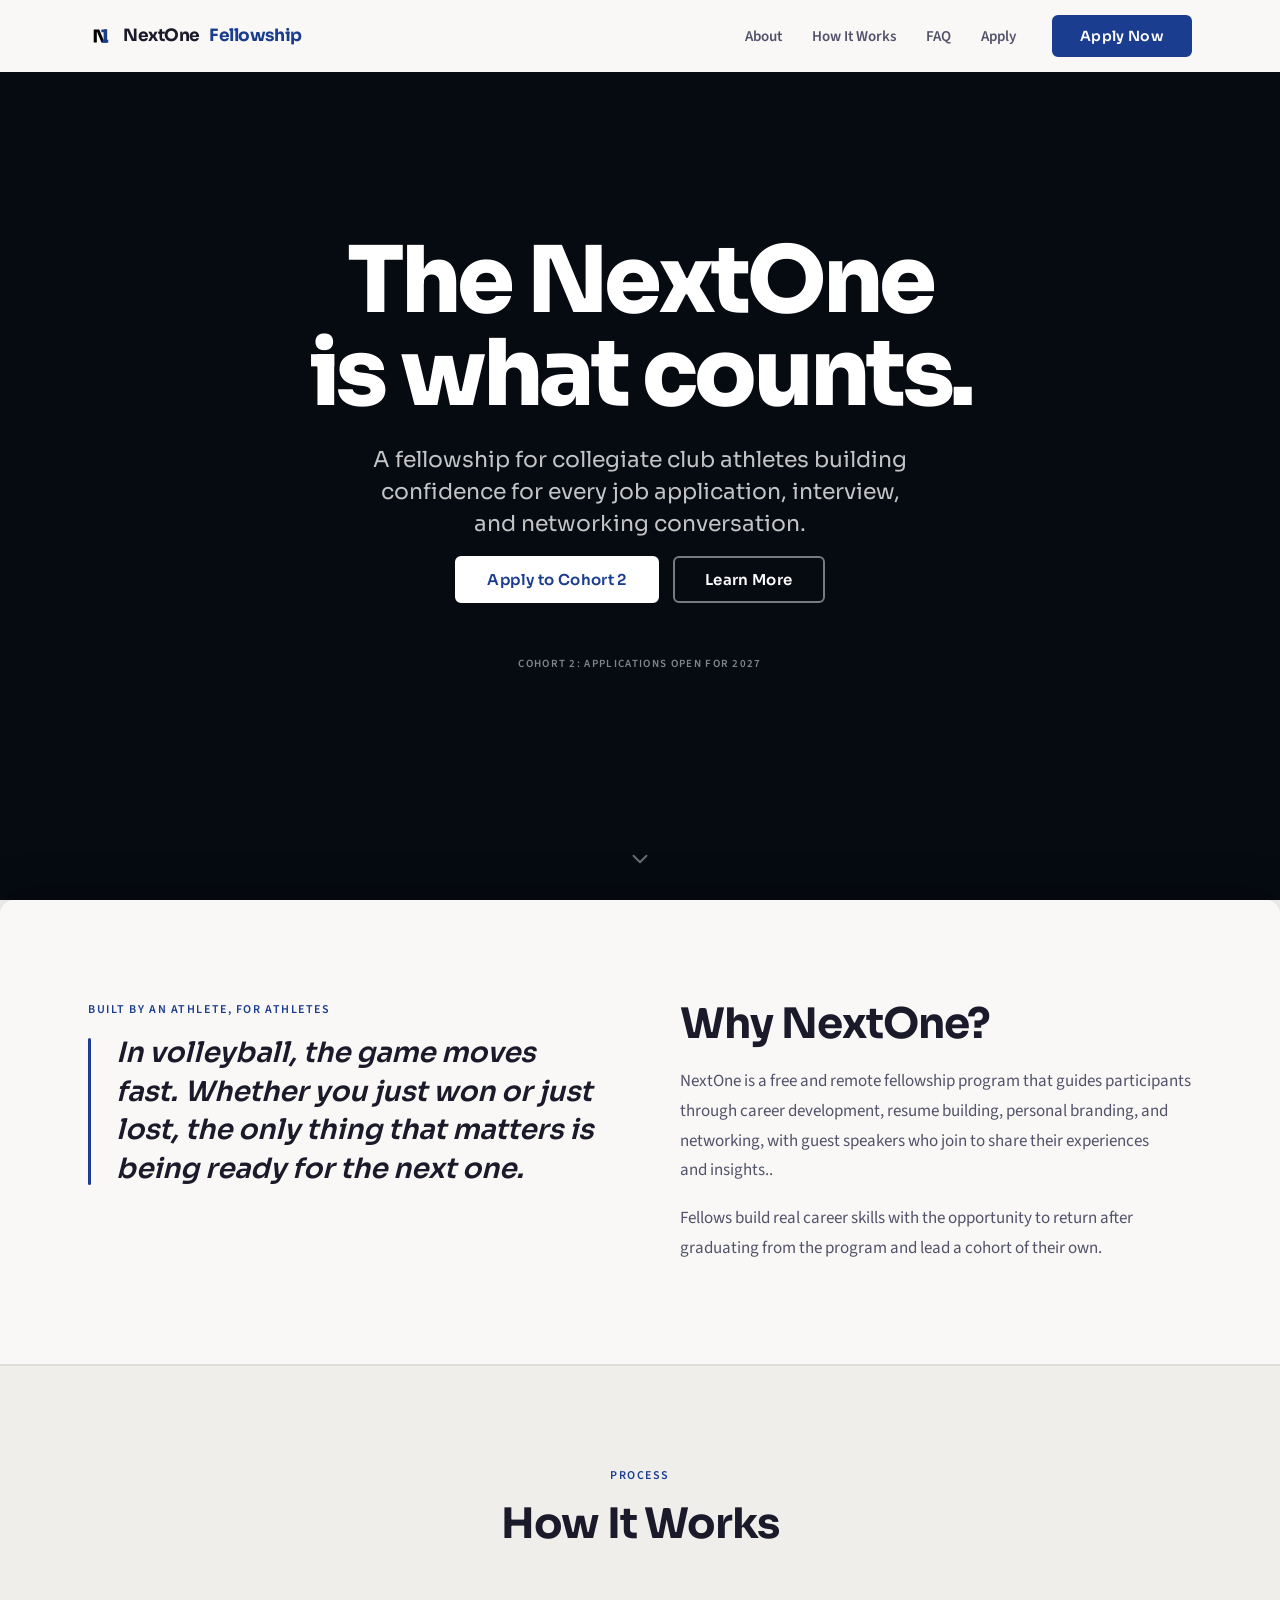
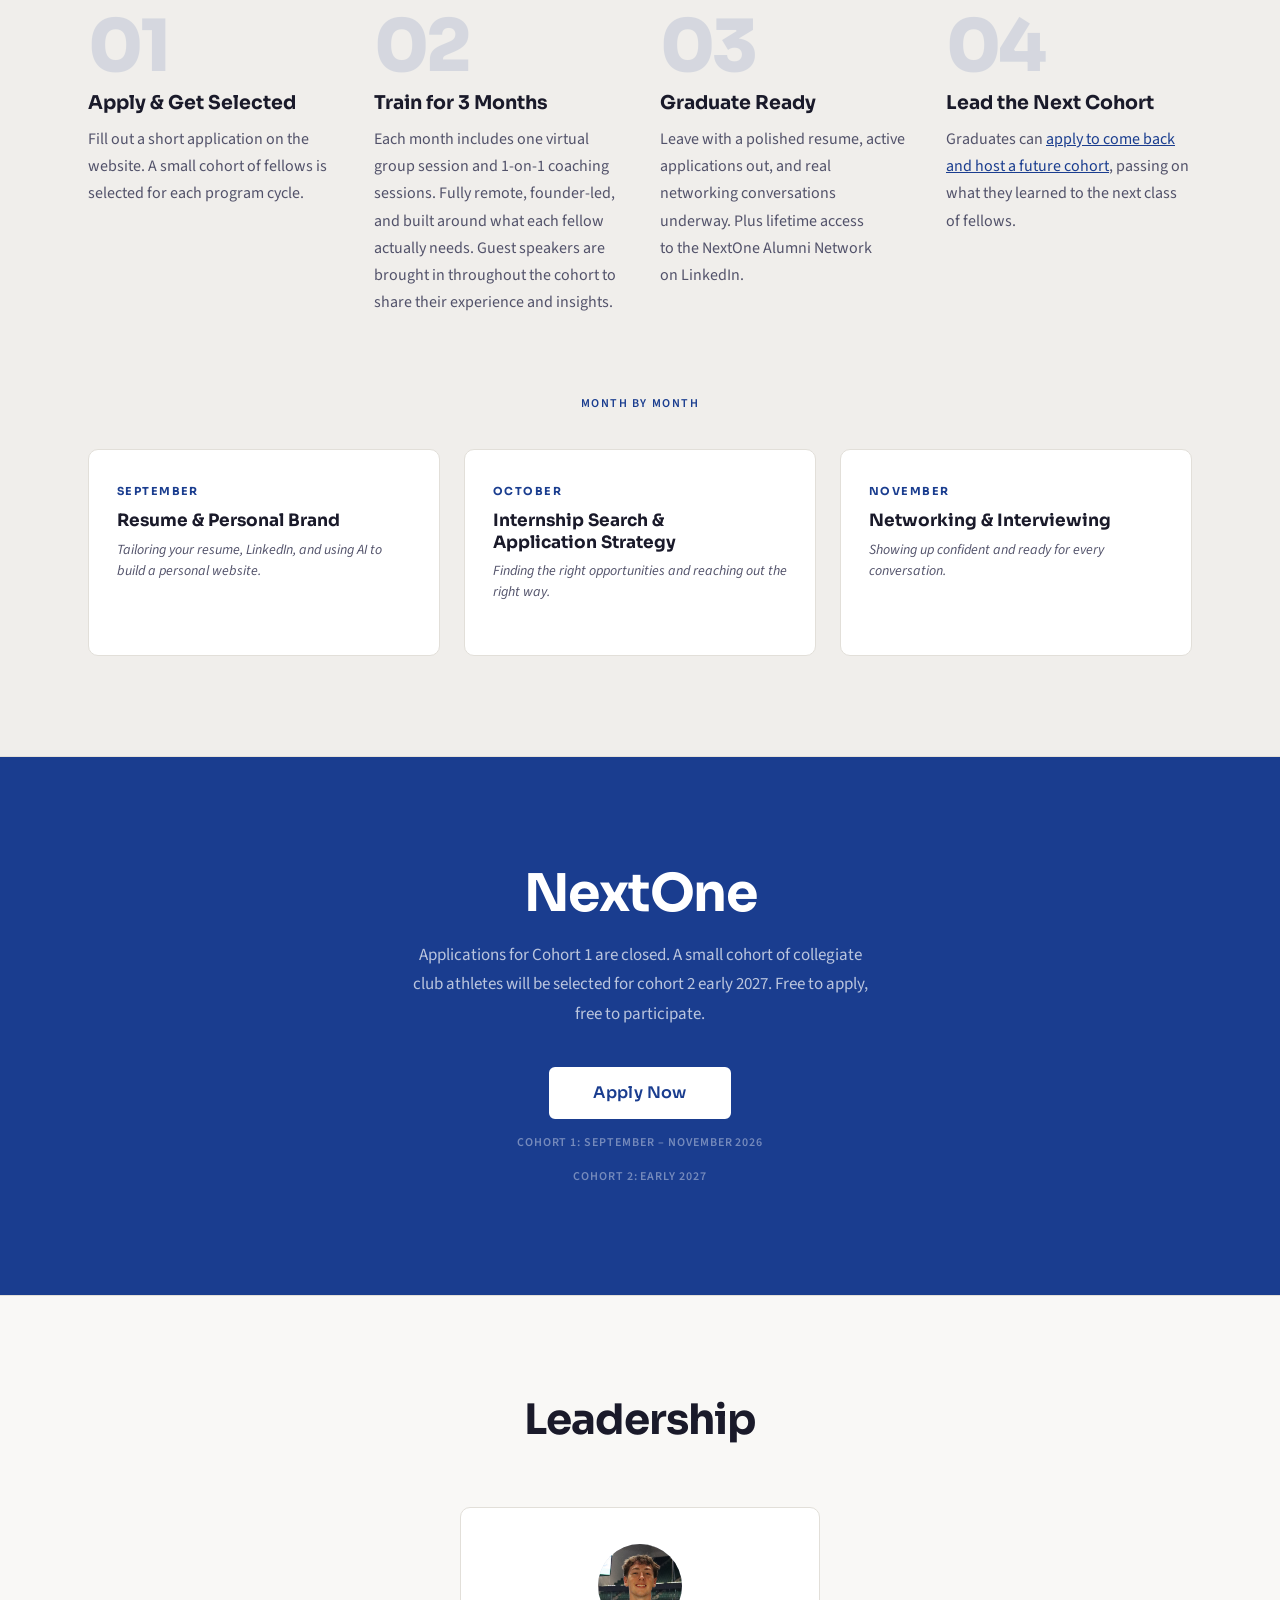
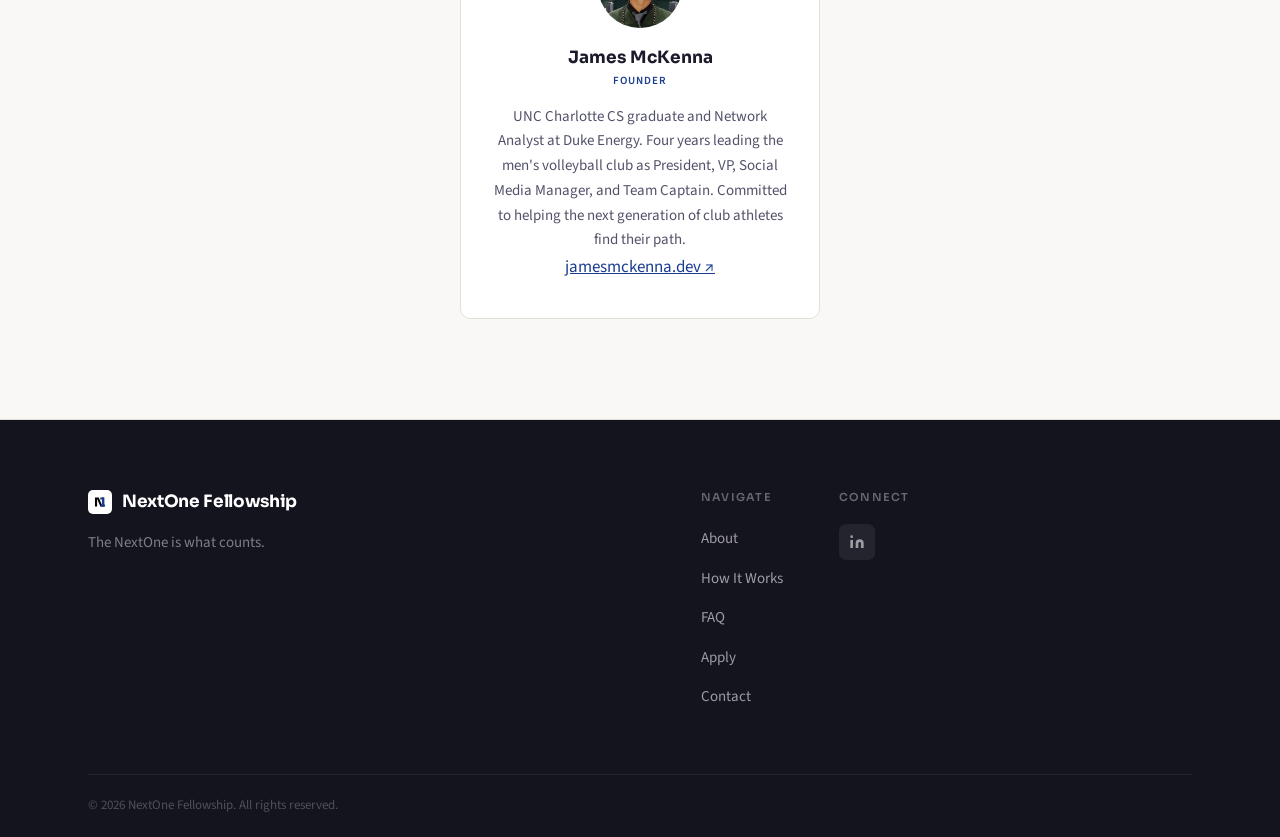
==== commit 50170a62: "Add cinematic scroll-overlay effect on hero section Hero is now position: sticky so it stays fixed w" ====
--- a/index.html
+++ b/index.html
@@ -294,7 +294,9 @@
       justify-content: center;
       text-align: center;
       padding: 0;
-      position: relative;
+      position: sticky;
+      top: 0;
+      z-index: 0;
       overflow: hidden;
       background: url('./assets/hero-poster.jpg') center/cover no-repeat;
       background-color: #0d1422;
@@ -463,7 +465,14 @@
     }
 
     /* ─── ABOUT ───────────────────────────────────── */
-    #about { border-bottom: 1px solid var(--border); }
+    #about {
+      border-bottom: 1px solid var(--border);
+      position: relative;
+      z-index: 1;
+      background: var(--bg);
+      border-radius: 14px 14px 0 0;
+      box-shadow: 0 -8px 40px rgba(0, 0, 0, 0.18);
+    }
 
     .about-grid {
       display: grid;
@@ -500,6 +509,8 @@
 
     /* ─── HOW IT WORKS ────────────────────────────── */
     #how-it-works {
+      position: relative;
+      z-index: 1;
       background: #f0eeeb;
       border-top: 1px solid var(--border);
       border-bottom: 1px solid var(--border);
@@ -581,6 +592,8 @@
 
     /* ─── APPLY CTA ───────────────────────────────── */
     #apply-cta {
+      position: relative;
+      z-index: 1;
       background: var(--accent);
       padding: 108px 0;
       text-align: center;
@@ -610,7 +623,12 @@
     }
 
     /* ─── TEAM ────────────────────────────────────── */
-    #team { border-bottom: 1px solid var(--border); }
+    #team {
+      position: relative;
+      z-index: 1;
+      background: var(--bg);
+      border-bottom: 1px solid var(--border);
+    }
 
     .team-grid {
       display: grid;
@@ -669,6 +687,8 @@
 
     /* ─── FOOTER ──────────────────────────────────── */
     #footer {
+      position: relative;
+      z-index: 1;
       background: #14141f;
       color: rgba(255, 255, 255, 0.8);
       padding: 68px 0 0;
@@ -785,7 +805,7 @@
       :root { --section-py: 60px; }
       .container { padding: 0 20px; }
 
-      body { overflow-x: hidden; }
+      body { overflow-x: clip; } /* clip avoids creating a scroll container, preserving sticky */
 
       .nav-links, .nav-right > .btn { display: none; }
       .hamburger { display: flex; }
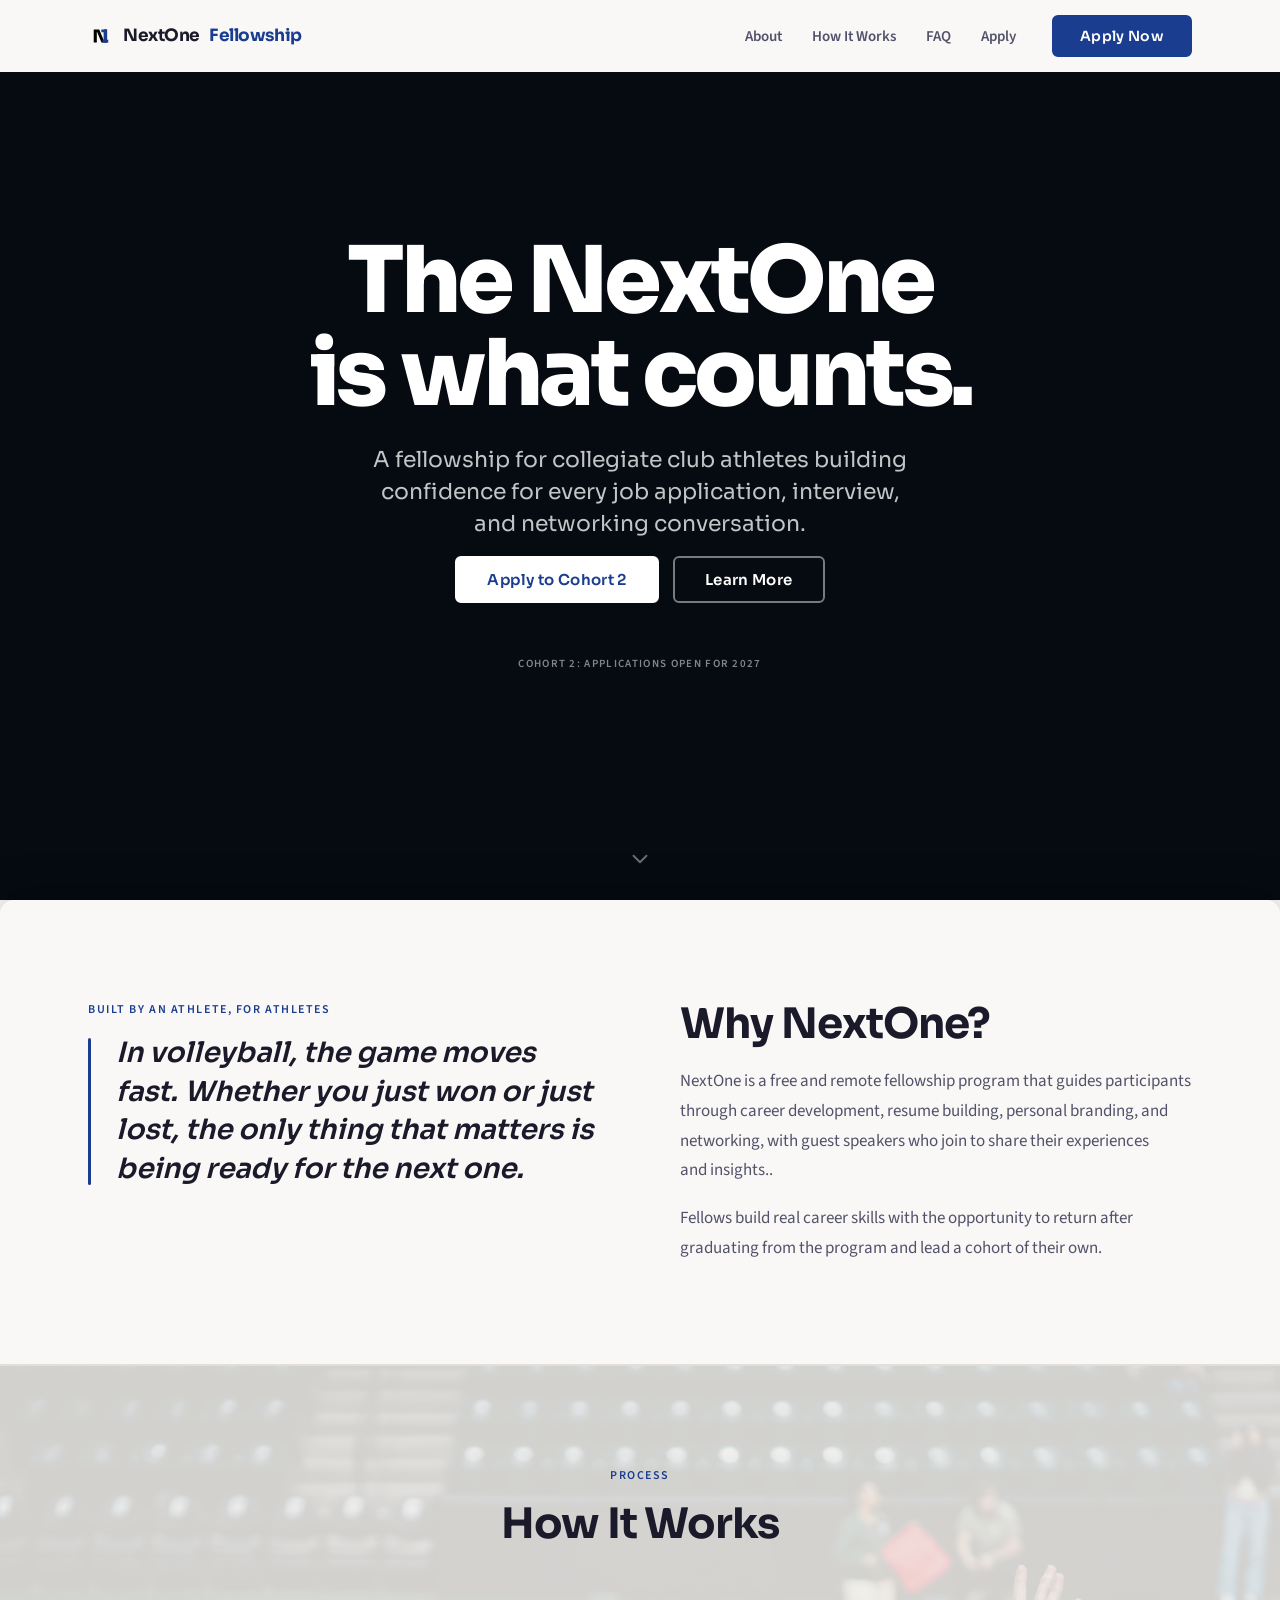
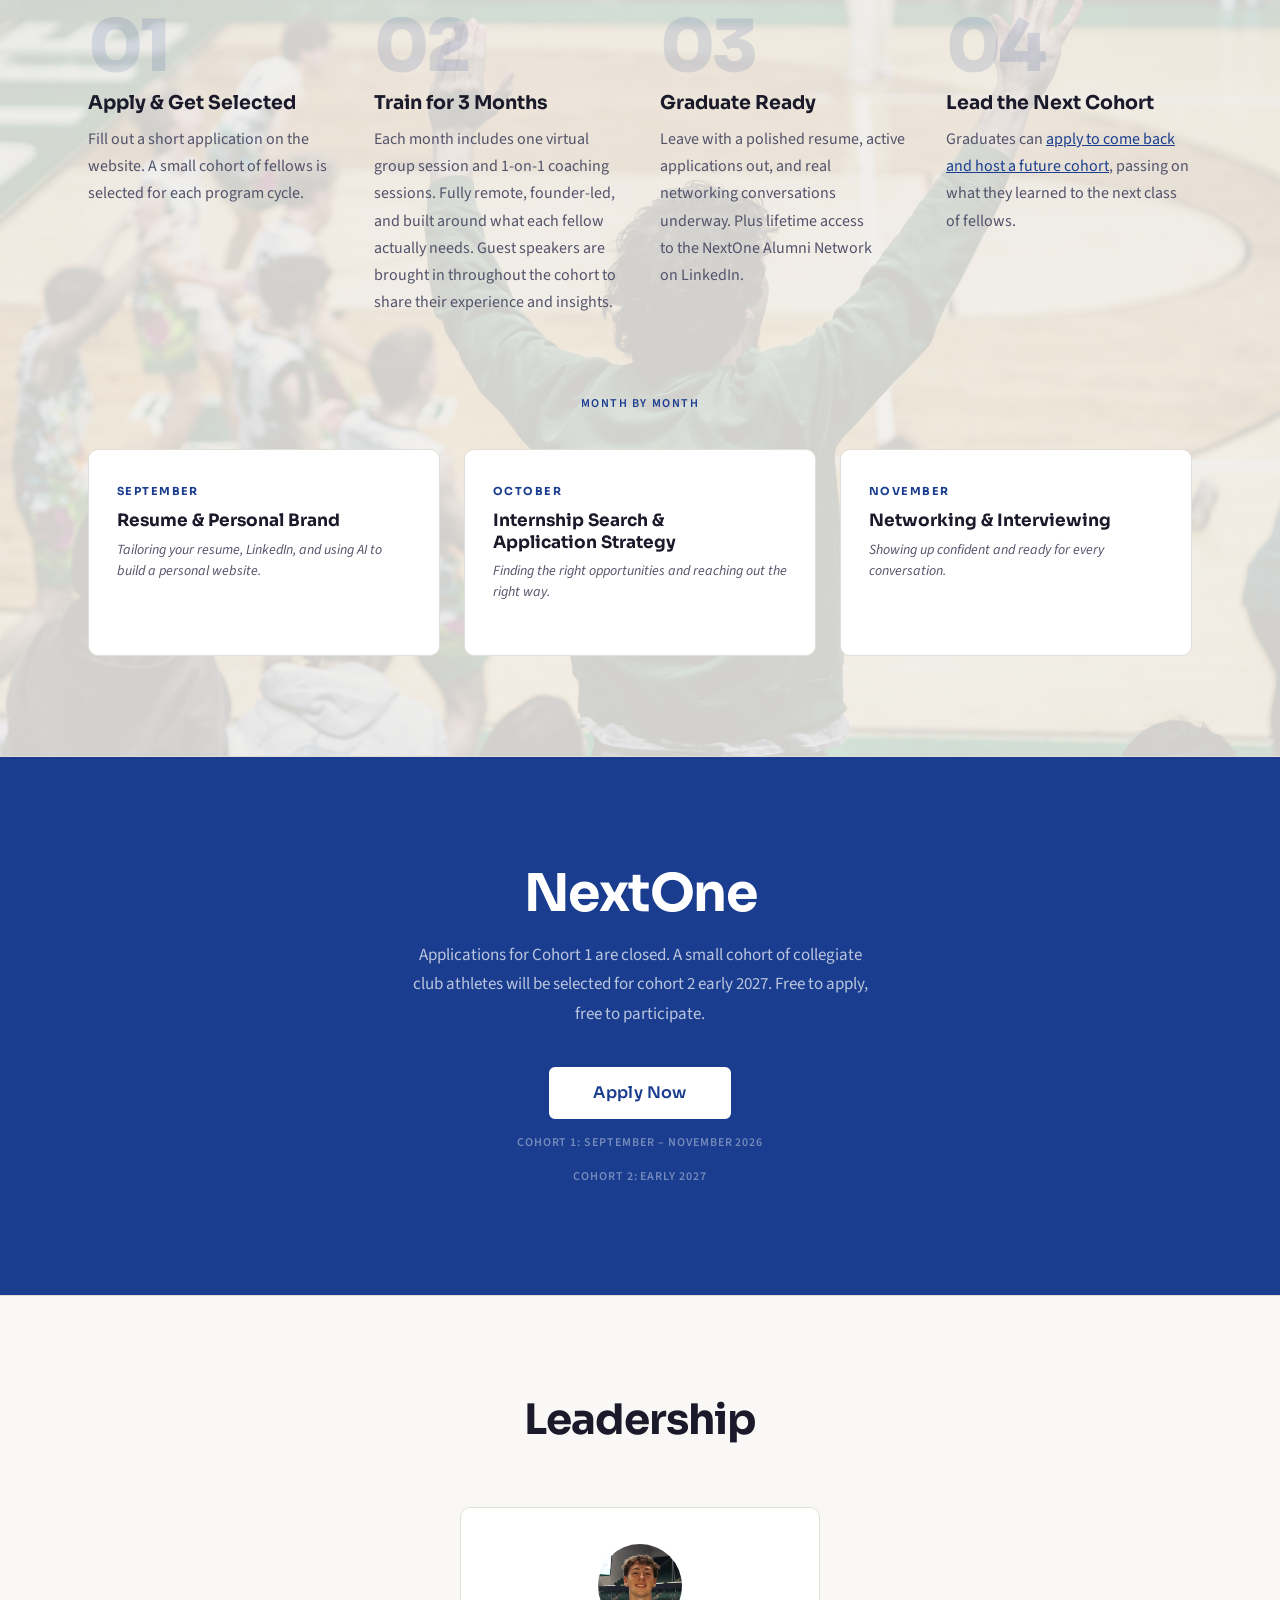
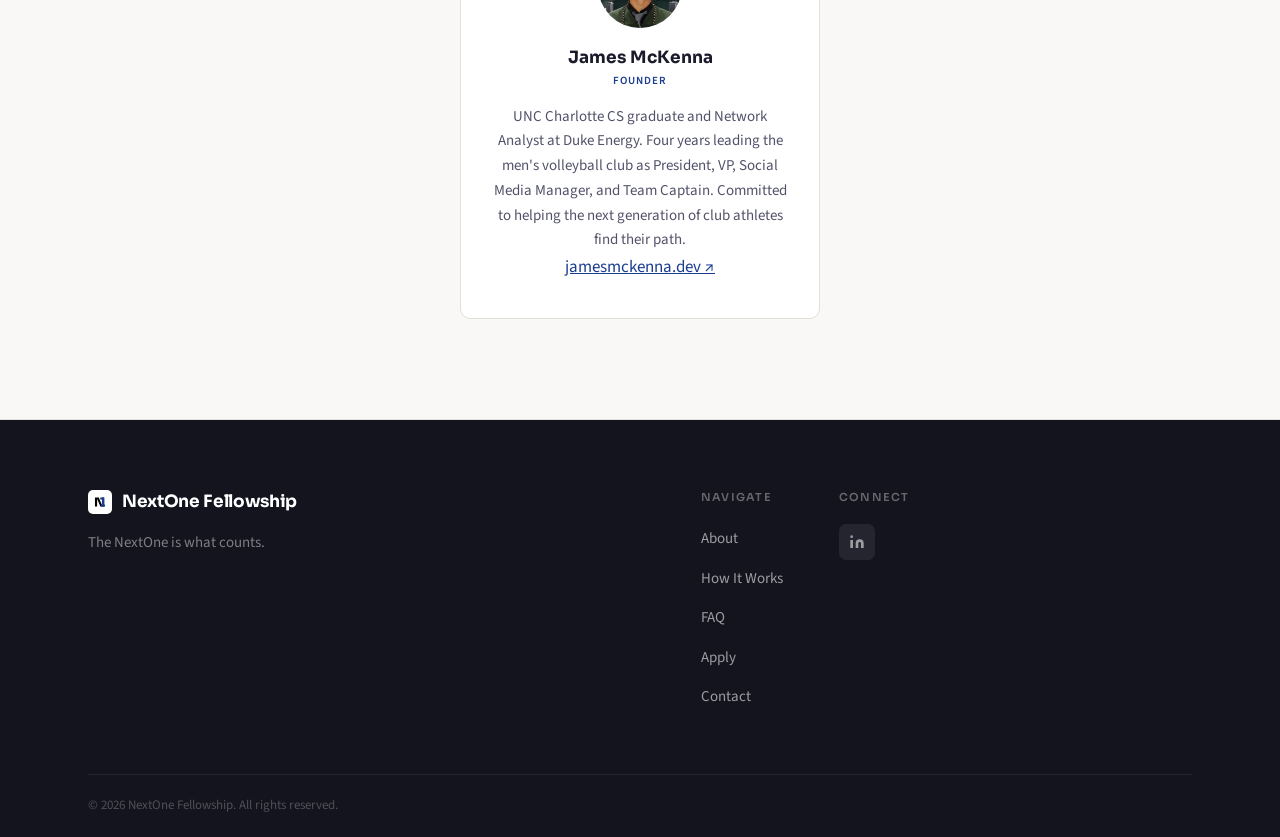
==== commit d2d5fa15: "Add scene1.jpg background texture to How It Works section 88% off-white overlay keeps text fully rea" ====
--- a/index.html
+++ b/index.html
@@ -511,9 +511,17 @@
     #how-it-works {
       position: relative;
       z-index: 1;
-      background: #f0eeeb;
+      background: #f0eeeb url('./scene1.jpg') center / cover no-repeat;
       border-top: 1px solid var(--border);
       border-bottom: 1px solid var(--border);
+    }
+    #how-it-works::before {
+      content: '';
+      position: absolute;
+      inset: 0;
+      background: rgba(240, 238, 235, 0.88);
+      z-index: -1;
+      pointer-events: none;
     }
 
     .section-center {
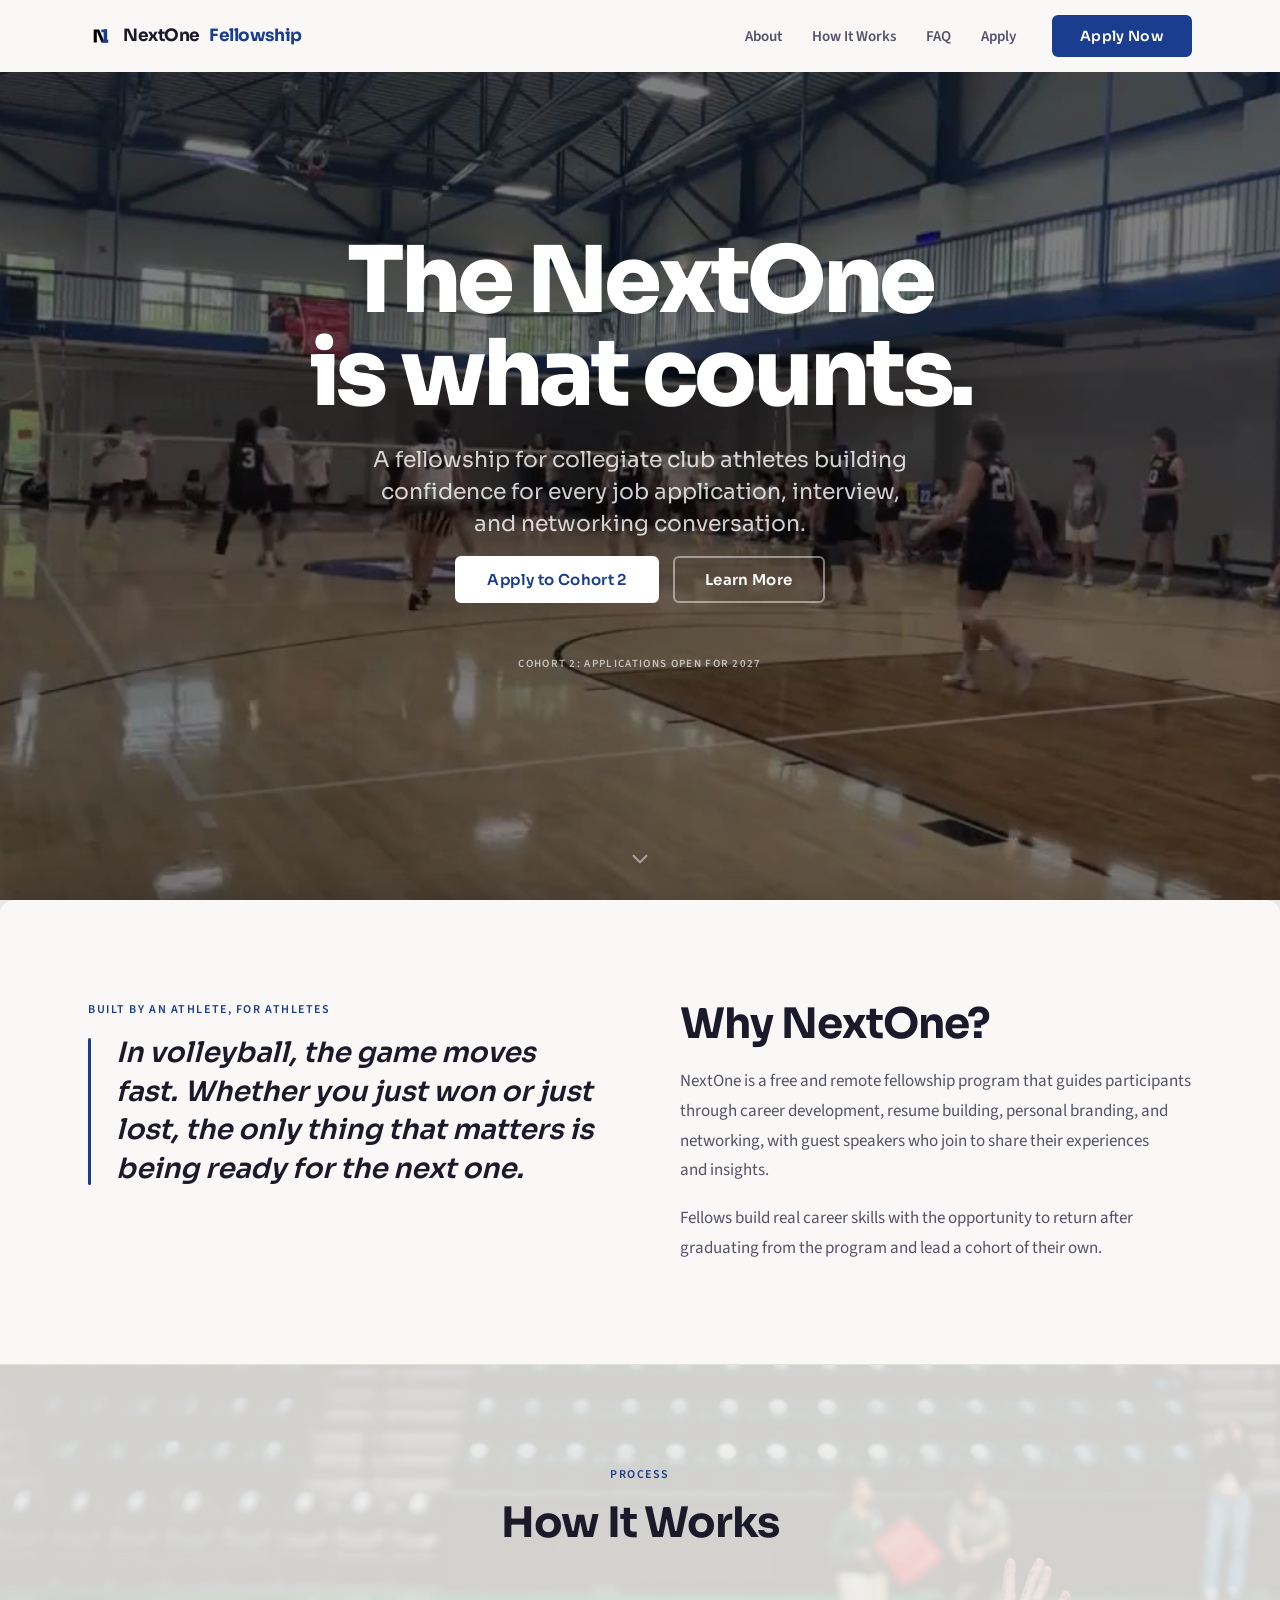
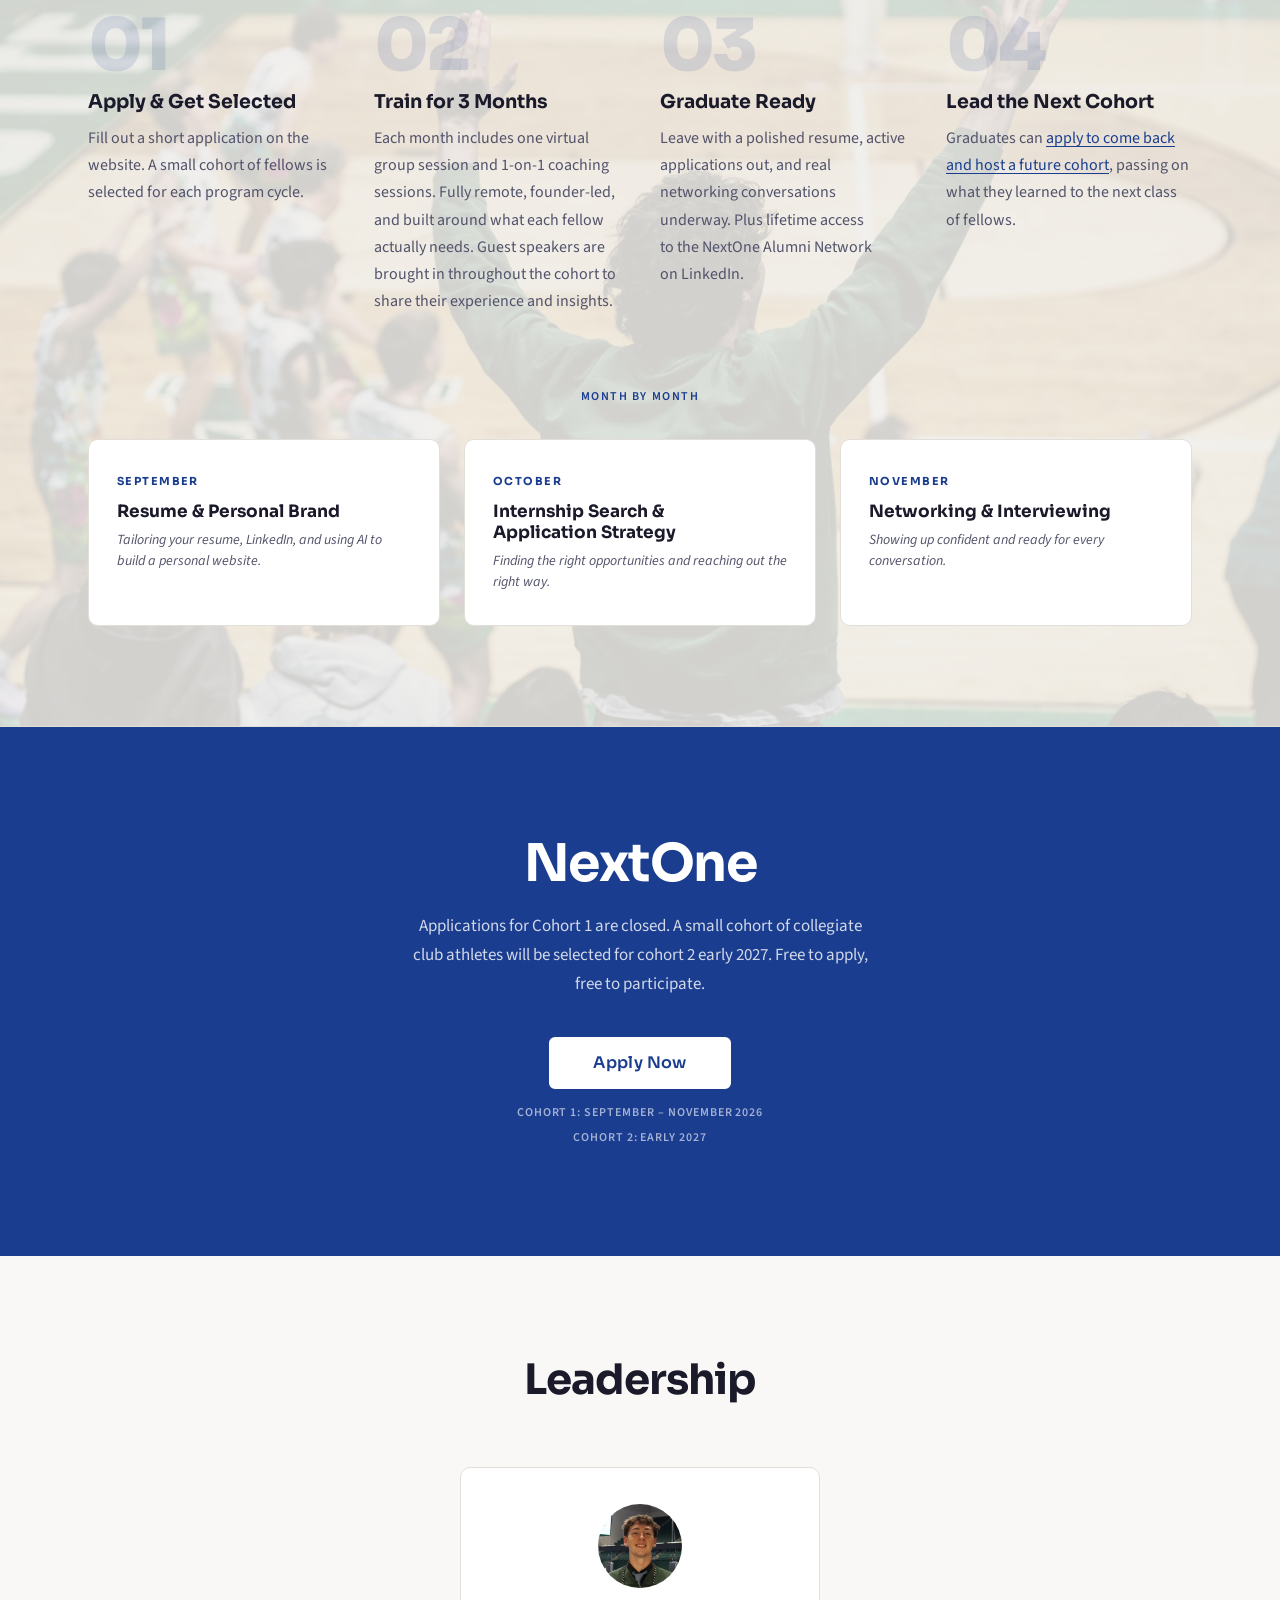
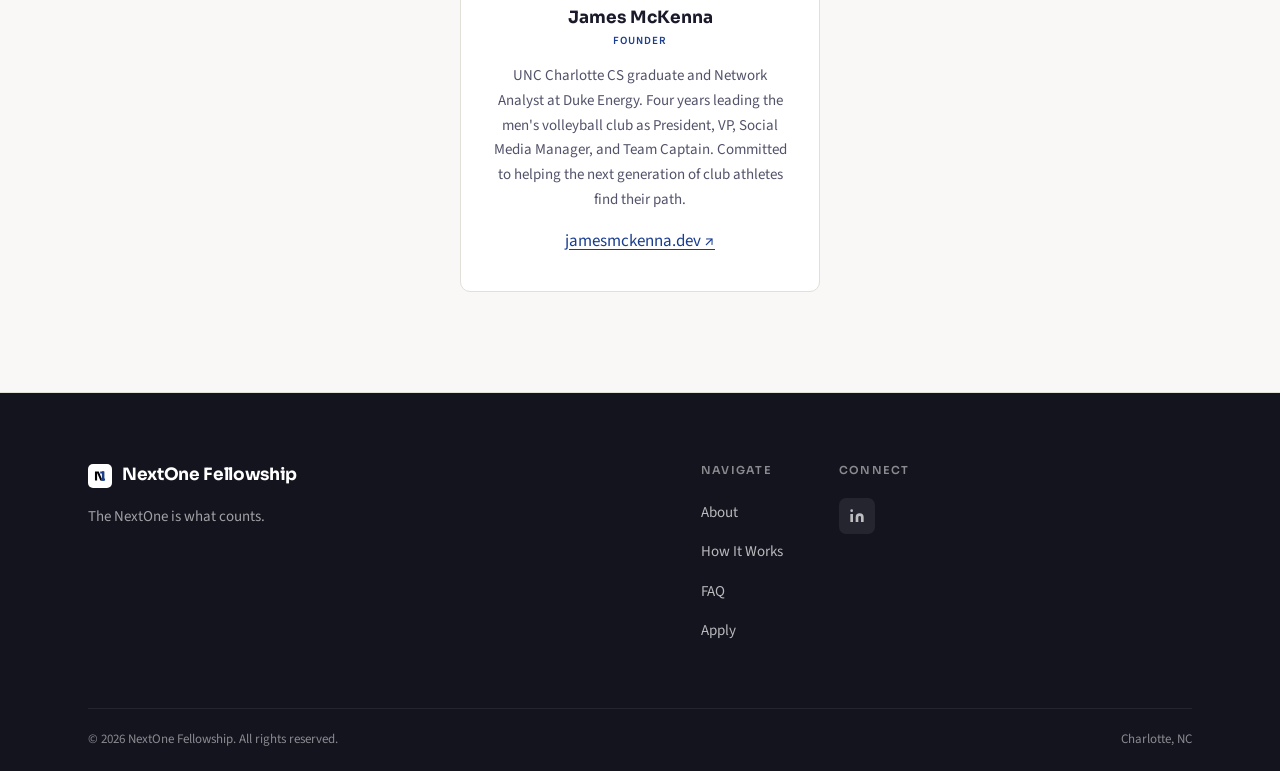
==== commit 2042b15c: "Clean up code, fix bugs, and cut page weight - Move shared styles and nav/menu script into styles.cs" ====
--- a/index.html
+++ b/index.html
@@ -4,272 +4,27 @@
   <meta charset="UTF-8">
   <meta name="viewport" content="width=device-width, initial-scale=1.0">
   <title>NextOne Fellowship</title>
-  <link rel="icon" type="image/png" href="NextOneLogo-02.svg">
+  <meta name="description" content="A free, remote career development fellowship for collegiate club athletes: resume building, personal branding, networking, and guest speakers.">
+  <meta name="theme-color" content="#1a3d8f">
+  <link rel="canonical" href="https://www.nextonefoundation.com/">
+  <meta property="og:type" content="website">
+  <meta property="og:site_name" content="NextOne Fellowship">
+  <meta property="og:title" content="NextOne Fellowship">
+  <meta property="og:description" content="A free, remote career development fellowship for collegiate club athletes: resume building, personal branding, networking, and guest speakers.">
+  <meta property="og:url" content="https://www.nextonefoundation.com/">
+  <meta property="og:image" content="https://www.nextonefoundation.com/assets/hero-poster.jpg">
+  <meta name="twitter:card" content="summary_large_image">
+  <link rel="icon" type="image/svg+xml" href="NextOneLogo-02.svg">
   <link rel="preconnect" href="https://fonts.googleapis.com">
   <link rel="preconnect" href="https://fonts.gstatic.com" crossorigin>
-  <link href="https://fonts.googleapis.com/css2?family=Sora:wght@300;400;500;600;700;800&family=Source+Sans+3:ital,wght@0,300;0,400;0,600;1,400&display=swap" rel="stylesheet">
+  <link href="https://fonts.googleapis.com/css2?family=Sora:wght@400;600;700;800&family=Source+Sans+3:ital,wght@0,400;0,600;1,400&display=swap" rel="stylesheet">
+  <link rel="stylesheet" href="styles.css">
   <style>
-    *, *::before, *::after {
-      box-sizing: border-box;
-      margin: 0;
-      padding: 0;
-    }
-
-    :root {
-      --bg: #f9f8f6;
-      --text: #1a1a2a;
-      --text-muted: #52526a;
-      --accent: #1a3d8f;
-      --accent-hover: #2451b5;
-      --accent-active: #122a63;
-      --accent-light: #e8edf8;
-      --panel: #f0eeeb;
-      --border: #e2dfd9;
-      --white: #ffffff;
-      --shadow-sm: 0 1px 4px rgba(26, 29, 55, 0.07);
-      --shadow-md: 0 4px 18px rgba(26, 29, 55, 0.11);
-      --shadow-lg: 0 10px 36px rgba(26, 29, 55, 0.16);
-      --nav-h: 72px;
-      --max-w: 1200px;
-      --section-py: 100px;
-      --radius: 10px;
-    }
-
-    html { scroll-behavior: smooth; }
-
-    body {
-      background: var(--bg);
-      color: var(--text);
-      font-family: 'Source Sans 3', sans-serif;
-      font-size: 17px;
-      line-height: 1.68;
-      -webkit-font-smoothing: antialiased;
-      -moz-osx-font-smoothing: grayscale;
-    }
-
-    h1, h2, h3, h4, h5, h6 {
-      font-family: 'Sora', sans-serif;
-      line-height: 1.12;
-      font-weight: 700;
-      color: var(--text);
-      text-wrap: balance;
-    }
-
-    p { text-wrap: pretty; }
-
-    a { color: inherit; text-decoration: none; }
-    img { display: block; max-width: 100%; }
-
-    .container {
-      width: 100%;
-      max-width: var(--max-w);
-      margin: 0 auto;
-      padding: 0 48px;
-    }
-
-    /* ─── BUTTONS ─────────────────────────────────── */
-    .btn {
-      display: inline-flex;
-      align-items: center;
-      justify-content: center;
-      gap: 8px;
-      padding: 12px 26px;
-      border-radius: 6px;
-      font-family: 'Sora', sans-serif;
-      font-size: 14px;
-      font-weight: 600;
-      letter-spacing: 0.025em;
-      cursor: pointer;
-      border: 2px solid transparent;
-      transition:
-        background 0.2s ease,
-        color 0.2s ease,
-        border-color 0.2s ease,
-        transform 0.2s ease,
-        box-shadow 0.2s ease;
-      white-space: nowrap;
-      line-height: 1;
-    }
-
-    .btn-primary {
-      background: var(--accent);
-      color: var(--white);
-      border-color: var(--accent);
-    }
-    .btn-primary:hover {
-      background: var(--accent-hover);
-      border-color: var(--accent-hover);
-      transform: translateY(-2px);
-      box-shadow: 0 6px 22px rgba(26, 61, 143, 0.32);
-    }
-    .btn-primary:active {
-      background: var(--accent-active);
-      border-color: var(--accent-active);
-      transform: translateY(0);
-      box-shadow: none;
-    }
-
-    .btn-outline {
-      background: transparent;
-      color: var(--accent);
-      border-color: var(--accent);
-    }
-    .btn-outline:hover {
-      background: var(--accent-light);
-      transform: translateY(-2px);
-      box-shadow: 0 4px 14px rgba(26, 61, 143, 0.12);
-    }
-    .btn-outline:active {
-      background: var(--accent-light);
-      transform: translateY(0);
-    }
-
-    .btn-white {
-      background: var(--white);
-      color: var(--accent);
-      border-color: var(--white);
-    }
-    .btn-white:hover {
-      background: var(--white);
-      transform: translateY(-2px);
-      box-shadow: 0 8px 28px rgba(0, 0, 0, 0.2);
-    }
-    .btn-white:active {
-      transform: translateY(0);
-      box-shadow: none;
-    }
-
-    /* ─── NAV ─────────────────────────────────────── */
-    #nav {
-      position: fixed;
-      top: 0; left: 0; right: 0;
-      z-index: 1000;
-      height: var(--nav-h);
-      display: flex;
-      align-items: center;
-      background: var(--bg);
-      transition: background 0.3s ease, backdrop-filter 0.3s ease, box-shadow 0.3s ease;
-    }
-    #nav.scrolled {
-      background: rgba(249, 248, 246, 0.9);
-      backdrop-filter: blur(14px);
-      -webkit-backdrop-filter: blur(14px);
-      box-shadow: 0 1px 0 var(--border), var(--shadow-sm);
-    }
-    #nav .container {
-      display: flex;
-      align-items: center;
-      justify-content: space-between;
-    }
-
-    .nav-logo {
-      display: flex;
-      align-items: center;
-      gap: 9px;
-      font-family: 'Sora', sans-serif;
-      font-weight: 700;
-      font-size: 17px;
-      letter-spacing: -0.025em;
-      color: var(--text);
-      flex-shrink: 0;
-    }
-    .nav-logo em {
-      color: var(--accent);
-      font-style: normal;
-    }
-    .nav-logo-mark {
-      height: 26px;
-      width: auto;
-      display: block;
-    }
-
-    .nav-right {
-      display: flex;
-      align-items: center;
-      gap: 36px;
-    }
-    .nav-links {
-      display: flex;
-      align-items: center;
-      gap: 30px;
-      list-style: none;
-    }
-    .nav-links a {
-      font-family: 'Source Sans 3', sans-serif;
-      font-size: 15px;
-      font-weight: 600;
-      color: var(--text-muted);
-      transition: color 0.2s ease;
-    }
-    .nav-links a:hover { color: var(--text); }
-
-    .hamburger {
-      display: none;
-      flex-direction: column;
-      gap: 5px;
-      background: none;
-      border: none;
-      cursor: pointer;
-      padding: 6px 2px;
-    }
-    .hamburger span {
-      display: block;
-      width: 22px;
-      height: 2px;
-      background: var(--text);
-      border-radius: 2px;
-      transition: transform 0.3s ease, opacity 0.3s ease;
-      transform-origin: center;
-    }
-    .hamburger.open span:nth-child(1) { transform: translateY(7px) rotate(45deg); }
-    .hamburger.open span:nth-child(2) { opacity: 0; transform: scaleX(0); }
-    .hamburger.open span:nth-child(3) { transform: translateY(-7px) rotate(-45deg); }
-
-    /* ─── MOBILE MENU ─────────────────────────────── */
-    #mobile-menu {
-      position: fixed;
-      top: var(--nav-h);
-      left: 0; right: 0;
-      z-index: 999;
-      background: var(--bg);
-      border-top: 1px solid var(--border);
-      box-shadow: var(--shadow-md);
-      max-height: 0;
-      overflow: hidden;
-      opacity: 0;
-      transition: max-height 0.38s cubic-bezier(0.4, 0, 0.2, 1), opacity 0.3s ease;
-    }
-    #mobile-menu.open {
-      max-height: 420px;
-      opacity: 1;
-    }
-    #mobile-menu ul {
-      list-style: none;
-      padding: 8px 24px;
-    }
-    #mobile-menu ul li {
-      border-bottom: 1px solid var(--border);
-    }
-    #mobile-menu ul li:last-child { border-bottom: none; }
-    #mobile-menu ul li a {
-      display: block;
-      padding: 15px 0;
-      font-family: 'Sora', sans-serif;
-      font-size: 16px;
-      font-weight: 600;
-      color: var(--text);
-    }
-    .mobile-cta {
-      padding: 16px 24px 24px;
-    }
-    .mobile-cta .btn { width: 100%; }
-
     /* ─── SECTION UTILITY ─────────────────────────── */
     section { padding: var(--section-py) 0; }
 
     .section-label {
       display: block;
-      font-family: 'Source Sans 3', sans-serif;
       font-size: 12px;
       font-weight: 600;
       letter-spacing: 0.13em;
@@ -283,6 +38,11 @@
       font-weight: 700;
       letter-spacing: -0.025em;
       margin-bottom: 20px;
+    }
+
+    .section-center {
+      text-align: center;
+      margin-bottom: 64px;
     }
 
     /* ─── HERO ────────────────────────────────────── */
@@ -298,8 +58,7 @@
       top: 0;
       z-index: 0;
       overflow: hidden;
-      background: url('./assets/hero-poster.jpg') center/cover no-repeat;
-      background-color: #0d1422;
+      background: #0d1422 url('./assets/hero-poster.jpg') center / cover no-repeat;
     }
     .hero-video {
       position: absolute;
@@ -312,12 +71,8 @@
       opacity: 0;
       transition: opacity 1.2s ease;
     }
-    .hero-video.is-playing {
-      opacity: 1;
-    }
-    .hero-video.is-playing.loop-fade {
-      opacity: 0;
-    }
+    .hero-video.is-playing { opacity: 1; }
+    .hero-video.is-playing.loop-fade { opacity: 0; }
     #hero::before {
       content: '';
       position: absolute;
@@ -326,7 +81,6 @@
       z-index: 1;
       pointer-events: none;
     }
-    #hero::after { display: none; }
     .hero-inner {
       position: relative;
       z-index: 2;
@@ -335,97 +89,24 @@
       padding-bottom: 80px;
     }
 
-    /* Hero text: white over dark video */
-    #hero .hero-headline { color: #ffffff; }
-    #hero .hero-headline .accent { color: #ffffff; }
-    #hero .hero-subtitle { color: rgba(255, 255, 255, 0.76); }
-    #hero .trust-item { color: rgba(255, 255, 255, 0.5); }
-    #hero .trust-divider { background: rgba(255, 255, 255, 0.2); }
-
-    /* Ghost outline button for dark background */
-    .btn-hero-outline {
-      background: transparent;
-      color: #ffffff;
-      border: 2px solid rgba(255, 255, 255, 0.46);
-    }
-    .btn-hero-outline:hover {
-      background: rgba(255, 255, 255, 0.1);
-      border-color: rgba(255, 255, 255, 0.82);
-      transform: translateY(-2px);
-    }
-    .btn-hero-outline:active {
-      background: rgba(255, 255, 255, 0.06);
-      transform: translateY(0);
-    }
-
-    /* Scroll indicator */
-    .hero-scroll {
-      position: absolute;
-      bottom: 28px;
-      left: 50%;
-      transform: translateX(-50%);
-      z-index: 2;
-      color: rgba(255, 255, 255, 0.4);
-      display: flex;
-      transition: color 0.2s ease;
-      animation: heroScrollBounce 2.4s ease-in-out infinite;
-    }
-    .hero-scroll:hover { color: rgba(255, 255, 255, 0.82); }
-    @keyframes heroScrollBounce {
-      0%, 100% { transform: translateX(-50%) translateY(0); }
-      55%       { transform: translateX(-50%) translateY(8px); }
-    }
-
-    /* Reduced motion: hide video, pause scroll arrow */
-    @media (prefers-reduced-motion: reduce) {
-      .hero-video { display: none; }
-      .hero-scroll { animation: none; }
-    }
-
-    .hero-eyebrow {
-      display: inline-block;
-      font-family: 'Source Sans 3', sans-serif;
-      font-size: 12px;
-      font-weight: 600;
-      letter-spacing: 0.13em;
-      text-transform: uppercase;
-      color: var(--accent);
-      background: var(--accent-light);
-      padding: 6px 18px;
-      border-radius: 100px;
-      margin-bottom: 32px;
-    }
-
     .hero-headline {
       font-size: clamp(2rem, 9vw, 92px);
       font-weight: 800;
       letter-spacing: -0.04em;
       line-height: 1.02;
-      margin-bottom: 22px;
+      margin: 0 auto 22px;
       max-width: 900px;
-      margin-left: auto;
-      margin-right: auto;
-    }
-    .hero-headline .accent { color: var(--accent); }
+      color: var(--white);
+    }
 
     .hero-subtitle {
       font-family: 'Sora', sans-serif;
       font-size: clamp(18px, 2.2vw, 22px);
       font-weight: 400;
-      color: var(--text-muted);
-      margin-bottom: 16px;
+      color: rgba(255, 255, 255, 0.8);
+      margin: 0 auto 16px;
       max-width: 560px;
-      margin-left: auto;
-      margin-right: auto;
       line-height: 1.45;
-    }
-
-    .hero-body {
-      font-size: 16px;
-      color: var(--text-muted);
-      max-width: 480px;
-      margin: 0 auto 40px;
-      line-height: 1.72;
     }
 
     .hero-buttons {
@@ -441,27 +122,45 @@
       font-size: 15px;
     }
 
+    /* Ghost outline button for the dark hero */
+    .btn-hero-outline {
+      background: transparent;
+      color: var(--white);
+      border: 2px solid rgba(255, 255, 255, 0.46);
+    }
+    .btn-hero-outline:hover {
+      background: rgba(255, 255, 255, 0.1);
+      border-color: rgba(255, 255, 255, 0.82);
+      transform: translateY(-2px);
+    }
+    .btn-hero-outline:active {
+      background: rgba(255, 255, 255, 0.06);
+      transform: translateY(0);
+    }
+
     .hero-trust {
-      display: flex;
-      align-items: center;
-      justify-content: center;
-      flex-wrap: wrap;
-      gap: 0;
-    }
-    .trust-item {
-      font-family: 'Source Sans 3', sans-serif;
       font-size: 11px;
       font-weight: 600;
       letter-spacing: 0.12em;
       text-transform: uppercase;
-      color: var(--text-muted);
-      padding: 0 22px;
-    }
-    .trust-divider {
-      width: 1px;
-      height: 13px;
-      background: var(--border);
-      flex-shrink: 0;
+      color: rgba(255, 255, 255, 0.65);
+    }
+
+    .hero-scroll {
+      position: absolute;
+      bottom: 28px;
+      left: 50%;
+      transform: translateX(-50%);
+      z-index: 2;
+      color: rgba(255, 255, 255, 0.5);
+      display: flex;
+      transition: color 0.2s ease;
+      animation: heroScrollBounce 2.4s ease-in-out infinite;
+    }
+    .hero-scroll:hover { color: rgba(255, 255, 255, 0.85); }
+    @keyframes heroScrollBounce {
+      0%, 100% { transform: translateX(-50%) translateY(0); }
+      55%       { transform: translateX(-50%) translateY(8px); }
     }
 
     /* ─── ABOUT ───────────────────────────────────── */
@@ -481,7 +180,7 @@
       align-items: start;
     }
 
-    .about-left .pull-quote {
+    .pull-quote {
       font-family: 'Sora', sans-serif;
       font-size: clamp(20px, 2.5vw, 28px);
       font-weight: 600;
@@ -491,7 +190,7 @@
       padding-left: 28px;
       position: relative;
     }
-    .about-left .pull-quote::before {
+    .pull-quote::before {
       content: '';
       position: absolute;
       left: 0; top: 4px; bottom: 4px;
@@ -511,8 +210,7 @@
     #how-it-works {
       position: relative;
       z-index: 1;
-      background: #f0eeeb url('./scene1.jpg') center / cover no-repeat;
-      border-top: 1px solid var(--border);
+      background: var(--panel) url('./scene1.jpg') center / cover no-repeat;
       border-bottom: 1px solid var(--border);
     }
     #how-it-works::before {
@@ -524,17 +222,11 @@
       pointer-events: none;
     }
 
-    .section-center {
-      text-align: center;
-      margin-bottom: 64px;
-    }
-
     .steps-grid {
       display: grid;
       grid-template-columns: repeat(4, 1fr);
       gap: 40px;
     }
-    .step { position: relative; }
     .step-number {
       font-family: 'Sora', sans-serif;
       font-size: 72px;
@@ -548,9 +240,7 @@
     }
     .step-heading {
       font-size: 19px;
-      font-weight: 700;
       margin-bottom: 12px;
-      color: var(--text);
     }
     .step-body {
       color: var(--text-muted);
@@ -558,316 +248,12 @@
       line-height: 1.7;
     }
 
-    /* ─── PROGRAM DETAILS ─────────────────────────── */
-    #program { border-bottom: 1px solid var(--border); }
-
-    .pillars-grid {
-      display: grid;
-      grid-template-columns: repeat(2, 1fr);
-      border: 1px solid var(--border);
-      border-radius: var(--radius);
-      overflow: hidden;
-    }
-    .pillar-card {
-      background: var(--bg);
-      padding: 44px 40px;
-      border-right: 1px solid var(--border);
-      border-bottom: 1px solid var(--border);
-      transition: background 0.22s ease;
-    }
-    .pillar-card:nth-child(even) { border-right: none; }
-    .pillar-card:nth-child(3),
-    .pillar-card:nth-child(4) { border-bottom: none; }
-    .pillar-card:hover { background: var(--white); }
-
-    .pillar-icon {
-      width: 44px;
-      height: 44px;
-      margin-bottom: 22px;
-      color: var(--accent);
-    }
-    .pillar-name {
-      font-size: 19px;
-      font-weight: 700;
-      margin-bottom: 10px;
-      color: var(--text);
-    }
-    .pillar-desc {
-      color: var(--text-muted);
-      font-size: 15.5px;
-      line-height: 1.7;
-    }
-
-    /* ─── APPLY CTA ───────────────────────────────── */
-    #apply-cta {
-      position: relative;
-      z-index: 1;
-      background: var(--accent);
-      padding: 108px 0;
-      text-align: center;
-    }
-    #apply-cta .section-label { color: rgba(255, 255, 255, 0.5); }
-    #apply-cta .section-heading {
-      color: var(--white);
-      font-size: clamp(30px, 4.5vw, 52px);
-      max-width: 600px;
-      margin: 0 auto 18px;
-      letter-spacing: -0.03em;
-    }
-    .cta-body {
-      font-size: 17px;
-      color: rgba(255, 255, 255, 0.7);
-      max-width: 480px;
-      margin: 0 auto 38px;
-      line-height: 1.72;
-    }
-    .cta-note {
-      margin-top: 14px;
-      font-size: 12px;
-      font-weight: 600;
-      letter-spacing: 0.08em;
-      text-transform: uppercase;
-      color: rgba(255, 255, 255, 0.4);
-    }
-
-    /* ─── TEAM ────────────────────────────────────── */
-    #team {
-      position: relative;
-      z-index: 1;
-      background: var(--bg);
-      border-bottom: 1px solid var(--border);
-    }
-
-    .team-grid {
-      display: grid;
-      grid-template-columns: repeat(auto-fit, minmax(280px, 360px));
-      justify-content: center;
-      gap: 28px;
-    }
-    .team-card {
-      background: var(--white);
-      border: 1px solid var(--border);
-      border-radius: var(--radius);
-      padding: 36px 30px;
-      text-align: center;
-      transition: transform 0.26s ease, box-shadow 0.26s ease;
-      position: relative;
-    }
-    .team-card:hover {
-      transform: translateY(-6px);
-      box-shadow: var(--shadow-lg);
-    }
-
-    .team-avatar {
-      width: 84px;
-      height: 84px;
-      border-radius: 50%;
-      background: linear-gradient(145deg, #d6dce9 0%, #bec8d8 100%);
-      margin: 0 auto 20px;
-      display: flex;
-      align-items: center;
-      justify-content: center;
-    }
-    .team-avatar svg {
-      width: 40px;
-      height: 40px;
-      color: #8e9cb5;
-    }
-    .team-name {
-      font-size: 17px;
-      font-weight: 700;
-      margin-bottom: 5px;
-    }
-    .team-role {
-      font-size: 11px;
-      font-weight: 600;
-      letter-spacing: 0.1em;
-      text-transform: uppercase;
-      color: var(--accent);
-      margin-bottom: 14px;
-      display: block;
-    }
-    .team-bio {
-      font-size: 15px;
-      color: var(--text-muted);
-      line-height: 1.65;
-    }
-
-    /* ─── FOOTER ──────────────────────────────────── */
-    #footer {
-      position: relative;
-      z-index: 1;
-      background: #14141f;
-      color: rgba(255, 255, 255, 0.8);
-      padding: 68px 0 0;
-    }
-    .footer-top {
-      display: grid;
-      grid-template-columns: 1.1fr 1fr;
-      gap: 72px;
-      padding-bottom: 52px;
-      border-bottom: 1px solid rgba(255, 255, 255, 0.07);
-    }
-    .footer-logo {
-      display: flex;
-      align-items: center;
-      gap: 10px;
-      font-family: 'Sora', sans-serif;
-      font-weight: 700;
-      font-size: 17px;
-      color: var(--white);
-      margin-bottom: 14px;
-      letter-spacing: -0.02em;
-    }
-    .footer-logo-mark {
-      height: 24px;
-      width: auto;
-      display: block;
-      border-radius: 5px;
-      background: var(--white);
-      padding: 3px;
-    }
-    .footer-tagline {
-      font-size: 15px;
-      color: rgba(255, 255, 255, 0.45);
-      line-height: 1.7;
-      max-width: 300px;
-      margin-bottom: 18px;
-    }
-    .footer-location {
-      font-size: 12px;
-      font-weight: 600;
-      letter-spacing: 0.1em;
-      text-transform: uppercase;
-      color: rgba(255, 255, 255, 0.28);
-    }
-
-    .footer-right {
-      display: flex;
-      gap: 56px;
-    }
-    .footer-col-title {
-      font-family: 'Sora', sans-serif;
-      font-size: 11px;
-      font-weight: 600;
-      letter-spacing: 0.12em;
-      text-transform: uppercase;
-      color: rgba(255, 255, 255, 0.35);
-      margin-bottom: 18px;
-      display: block;
-    }
-    .footer-links {
-      list-style: none;
-    }
-    .footer-links li { margin-bottom: 11px; }
-    .footer-links a {
-      font-size: 15px;
-      color: rgba(255, 255, 255, 0.58);
-      transition: color 0.2s ease;
-    }
-    .footer-links a:hover { color: var(--white); }
-
-    .social-row {
-      display: flex;
-      gap: 10px;
-      margin-top: 2px;
-    }
-    .social-btn {
-      width: 36px;
-      height: 36px;
-      border-radius: 7px;
-      background: rgba(255, 255, 255, 0.07);
-      display: flex;
-      align-items: center;
-      justify-content: center;
-      color: rgba(255, 255, 255, 0.55);
-      transition: background 0.2s ease, color 0.2s ease;
-    }
-    .social-btn:hover {
-      background: rgba(255, 255, 255, 0.15);
-      color: var(--white);
-    }
-    .social-btn svg { width: 16px; height: 16px; }
-
-    .footer-bottom {
-      padding: 20px 0;
-      display: flex;
-      align-items: center;
-      justify-content: space-between;
-    }
-    .footer-copy {
-      font-size: 13px;
-      color: rgba(255, 255, 255, 0.25);
-    }
-
-    /* ─── RESPONSIVE ──────────────────────────────── */
-    @media (max-width: 1024px) {
-      :root { --section-py: 80px; }
-      .container { padding: 0 32px; }
-      .about-grid { gap: 52px; }
-      .footer-right { gap: 40px; }
-      .steps-grid { grid-template-columns: repeat(2, 1fr); gap: 44px; }
-    }
-
-    @media (max-width: 768px) {
-      :root { --section-py: 60px; }
-      .container { padding: 0 20px; }
-
-      body { overflow-x: clip; } /* clip avoids creating a scroll container, preserving sticky */
-
-      .nav-links, .nav-right > .btn { display: none; }
-      .hamburger { display: flex; }
-
-      #mobile-menu ul li a { text-align: center; }
-
-      #hero {
-        height: auto;
-        min-height: 480px;
-      }
-      .hero-video {
-        object-position: center center;
-      }
-
-      .hero-buttons { flex-direction: column; align-items: center; }
-      .hero-buttons .btn { width: 100%; max-width: 100%; }
-      .hero-trust { flex-direction: column; gap: 10px; }
-      .trust-divider { width: 32px; height: 1px; }
-
-      .about-grid { grid-template-columns: 1fr; gap: 40px; }
-      .steps-grid { grid-template-columns: 1fr; gap: 40px; }
-      .pillars-grid { grid-template-columns: 1fr; }
-      .pillar-card { padding: 28px 22px; }
-      .pillar-card:nth-child(even) { border-right: 1px solid var(--border); }
-      .pillar-card:nth-child(3) { border-bottom: 1px solid var(--border); }
-      .pillar-card:last-child { border-bottom: none; }
-
-      #apply-cta { padding: 72px 0; }
-      #apply-cta .btn-white { width: 100%; }
-
-      .team-grid { grid-template-columns: 1fr; }
-
-      .footer-top { grid-template-columns: 1fr; gap: 44px; }
-      .footer-bottom { flex-direction: column; gap: 6px; text-align: center; }
-      .footer-links a { display: block; padding: 6px 0; }
-      .footer-links li { margin-bottom: 2px; }
-      .social-btn { width: 44px; height: 44px; }
-    }
-
-    @media (max-width: 480px) {
-      .footer-right { flex-direction: column; gap: 32px; }
-      .hero-headline { letter-spacing: -0.03em; }
-    }
-
     /* ─── CURRICULUM ──────────────────────────────── */
     .curriculum-intro {
       text-align: center;
-      margin-top: 72px;
-      margin-bottom: 32px;
-    }
-    .curriculum-intro .section-label {
-      display: inline-block;
-      margin-bottom: 0;
-    }
+      margin: 72px 0 32px;
+    }
+    .curriculum-intro .section-label { margin-bottom: 0; }
     .curriculum-grid {
       display: grid;
       grid-template-columns: repeat(3, 1fr);
@@ -890,10 +276,7 @@
       display: block;
     }
     .curriculum-sub {
-      font-family: 'Sora', sans-serif;
       font-size: 17px;
-      font-weight: 700;
-      color: var(--text);
       margin-bottom: 8px;
       line-height: 1.25;
     }
@@ -901,64 +284,136 @@
       font-size: 14px;
       color: var(--text-muted);
       font-style: italic;
-      margin-bottom: 20px;
       display: block;
       line-height: 1.5;
     }
-    .curriculum-bullets {
-      list-style: none;
-      padding: 0;
-    }
-    .curriculum-bullets li {
-      font-size: 14.5px;
-      color: var(--text-muted);
-      line-height: 1.6;
-      padding: 7px 0 7px 18px;
+
+    /* ─── APPLY CTA ───────────────────────────────── */
+    #apply-cta {
       position: relative;
+      z-index: 1;
+      background: var(--accent);
+      padding: 108px 0;
+      text-align: center;
+    }
+    #apply-cta .section-heading {
+      color: var(--white);
+      font-size: clamp(30px, 4.5vw, 52px);
+      max-width: 600px;
+      margin: 0 auto 18px;
+      letter-spacing: -0.03em;
+    }
+    .cta-body {
+      font-size: 17px;
+      color: rgba(255, 255, 255, 0.8);
+      max-width: 480px;
+      margin: 0 auto 38px;
+      line-height: 1.72;
+    }
+    .btn-lg {
+      padding: 16px 42px;
+      font-size: 16px;
+    }
+    .cta-note {
+      margin-top: 14px;
+      font-size: 12px;
+      font-weight: 600;
+      letter-spacing: 0.08em;
+      text-transform: uppercase;
+      color: rgba(255, 255, 255, 0.6);
+    }
+    .cta-note + .cta-note { margin-top: 4px; }
+
+    /* ─── TEAM ────────────────────────────────────── */
+    #team {
+      position: relative;
+      z-index: 1;
+      background: var(--bg);
       border-bottom: 1px solid var(--border);
     }
-    .curriculum-bullets li:last-child { border-bottom: none; }
-    .curriculum-bullets li::before {
-      content: '';
-      position: absolute;
-      left: 0;
-      top: 15px;
-      width: 5px;
-      height: 5px;
+
+    .team-grid {
+      display: grid;
+      grid-template-columns: repeat(auto-fit, minmax(280px, 360px));
+      justify-content: center;
+      gap: 28px;
+    }
+    .team-card {
+      background: var(--white);
+      border: 1px solid var(--border);
+      border-radius: var(--radius);
+      padding: 36px 30px;
+      text-align: center;
+      transition: transform 0.26s ease, box-shadow 0.26s ease;
+    }
+    .team-card:hover {
+      transform: translateY(-6px);
+      box-shadow: var(--shadow-lg);
+    }
+    .team-avatar {
+      width: 84px;
+      height: 84px;
       border-radius: 50%;
-      background: var(--accent);
-      opacity: 0.35;
-    }
-
-    /* ─── COMING SOON BADGE ───────────────────────── */
-    .coming-soon-badge {
-      position: absolute;
-      top: 14px;
-      right: 14px;
-      font-family: 'Source Sans 3', sans-serif;
-      font-size: 10px;
+      object-fit: cover;
+      margin: 0 auto 20px;
+    }
+    .team-name {
+      font-size: 17px;
+      margin-bottom: 5px;
+    }
+    .team-role {
+      font-size: 11px;
       font-weight: 600;
       letter-spacing: 0.1em;
       text-transform: uppercase;
+      color: var(--accent);
+      margin-bottom: 14px;
+      display: block;
+    }
+    .team-bio {
+      font-size: 15px;
       color: var(--text-muted);
-      background: var(--panel);
-      border: 1px solid var(--border);
-      padding: 4px 10px;
-      border-radius: 100px;
+      line-height: 1.65;
+      margin-bottom: 14px;
+    }
+
+    /* ─── RESPONSIVE ──────────────────────────────── */
+    @media (max-width: 1024px) {
+      .about-grid { gap: 52px; }
+      .steps-grid { grid-template-columns: repeat(2, 1fr); gap: 44px; }
     }
 
     @media (max-width: 768px) {
+      #hero { height: auto; min-height: 480px; }
+
+      .hero-buttons { flex-direction: column; }
+      .hero-buttons .btn { width: 100%; }
+
+      .about-grid { grid-template-columns: 1fr; gap: 40px; }
+      .steps-grid { grid-template-columns: 1fr; gap: 40px; }
       .curriculum-grid { grid-template-columns: 1fr; }
-    }
-
+
+      #apply-cta { padding: 72px 0; }
+      #apply-cta .btn-white { width: 100%; }
+
+      .team-grid { grid-template-columns: 1fr; }
+    }
+
+    @media (max-width: 480px) {
+      .hero-headline { letter-spacing: -0.03em; }
+    }
+
+    @media (prefers-reduced-motion: reduce) {
+      .hero-video { display: none; }
+    }
   </style>
 </head>
 <body>
 
   <!-- ░░ NAV ░░ -->
-  <nav id="nav" role="navigation" aria-label="Main navigation">
+  <nav id="nav" aria-label="Main navigation">
     <div class="container">
-      <a href="#" class="nav-logo"><img src="NextOneLogo-02.svg" alt="" class="nav-logo-mark">NextOne <em>Fellowship</em></a>
+      <a href="#" class="nav-logo"><img src="NextOneLogo-02.svg" alt="" class="nav-logo-mark" width="26" height="26">NextOne <em>Fellowship</em></a>
       <div class="nav-right">
         <ul class="nav-links">
           <li><a href="#about">About</a></li>
@@ -968,7 +423,7 @@
         </ul>
         <a href="apply.html" class="btn btn-primary">Apply Now</a>
       </div>
-      <button class="hamburger" id="hamburger" aria-label="Toggle navigation" aria-expanded="false">
+      <button class="hamburger" id="hamburger" aria-label="Open menu" aria-expanded="false" aria-controls="mobile-menu">
         <span></span>
         <span></span>
         <span></span>
@@ -977,40 +432,34 @@
   </nav>
 
   <!-- ░░ MOBILE MENU ░░ -->
-  <div id="mobile-menu" role="dialog" aria-label="Mobile navigation">
+  <div id="mobile-menu">
     <ul>
-      <li><a href="#about" class="m-link">About</a></li>
-      <li><a href="#how-it-works" class="m-link">How It Works</a></li>
-      <li><a href="faq.html" class="m-link">FAQ</a></li>
-      <li><a href="apply.html" class="m-link">Apply</a></li>
+      <li><a href="#about">About</a></li>
+      <li><a href="#how-it-works">How It Works</a></li>
+      <li><a href="faq.html">FAQ</a></li>
+      <li><a href="apply.html">Apply</a></li>
     </ul>
     <div class="mobile-cta">
-      <a href="apply.html" class="btn btn-primary m-link">Apply Now</a>
+      <a href="apply.html" class="btn btn-primary">Apply Now</a>
     </div>
   </div>
 
   <!-- ░░ HERO ░░ -->
-  <section id="hero" aria-label="Hero">
-    <video class="hero-video" autoplay muted loop playsinline preload="auto" aria-hidden="true">
+  <section id="hero" aria-label="Introduction">
+    <video class="hero-video" autoplay muted loop playsinline preload="metadata" poster="./assets/hero-poster.jpg" aria-hidden="true">
       <source src="./assets/hero.mp4" type="video/mp4">
     </video>
     <div class="container">
       <div class="hero-inner">
-        <h1 class="hero-headline" id="h-head">
-          The <span class="accent">NextOne</span> is what counts.
-        </h1>
-        <p class="hero-subtitle" id="h-sub">
+        <h1 class="hero-headline">The NextOne is what counts.</h1>
+        <p class="hero-subtitle">
           A fellowship for collegiate club athletes building confidence for every job application, interview, and networking conversation.
         </p>
-        <div class="hero-buttons" id="h-btns">
+        <div class="hero-buttons">
           <a href="apply.html" class="btn btn-white">Apply to Cohort 2</a>
           <a href="#about" class="btn btn-hero-outline">Learn More</a>
         </div>
-        <div class="hero-trust" id="h-trust">
-          <span class="trust-item">Cohort 2: Applications open for 2027</span>
-          <!-- <span class="trust-divider" aria-hidden="true"></span> -->
-
-        </div>
+        <p class="hero-trust">Cohort 2: Applications open for 2027</p>
       </div>
     </div>
     <a href="#about" class="hero-scroll" aria-label="Scroll down">
@@ -1032,7 +481,7 @@
         </div>
         <div class="about-right">
           <h2 class="section-heading" id="about-heading">Why NextOne?</h2>
-          <p>NextOne is a free and remote fellowship program that guides participants through career development, resume building, personal branding, and networking, with guest speakers who join to share their experiences and insights..</p>
+          <p>NextOne is a free and remote fellowship program that guides participants through career development, resume building, personal branding, and networking, with guest speakers who join to share their experiences and insights.</p>
           <p>Fellows build real career skills with the opportunity to return after graduating from the program and lead a cohort of their own.</p>
         </div>
       </div>
@@ -1047,25 +496,25 @@
         <h2 class="section-heading" id="hiw-heading">How It Works</h2>
       </div>
       <div class="steps-grid">
-        <div class="step">
+        <div>
           <span class="step-number">01</span>
           <h3 class="step-heading">Apply &amp; Get Selected</h3>
           <p class="step-body">Fill out a short application on the website. A small cohort of fellows is selected for each program cycle.</p>
         </div>
-        <div class="step">
+        <div>
           <span class="step-number">02</span>
           <h3 class="step-heading">Train for 3 Months</h3>
           <p class="step-body">Each month includes one virtual group session and 1-on-1 coaching sessions. Fully remote, founder-led, and built around what each fellow actually needs. Guest speakers are brought in throughout the cohort to share their experience and insights.</p>
         </div>
-        <div class="step">
+        <div>
           <span class="step-number">03</span>
           <h3 class="step-heading">Graduate Ready</h3>
           <p class="step-body">Leave with a polished resume, active applications out, and real networking conversations underway. Plus lifetime access to the NextOne Alumni Network on LinkedIn.</p>
         </div>
-        <div class="step">
+        <div>
           <span class="step-number">04</span>
           <h3 class="step-heading">Lead the Next Cohort</h3>
-          <p class="step-body">Graduates can <a href="apply.html#leader" style="color: var(--accent); text-decoration: underline;">apply to come back and host a future cohort</a>, passing on what they learned to the next class of fellows.</p>
+          <p class="step-body">Graduates can <a href="apply.html#leader" class="text-link">apply to come back and host a future cohort</a>, passing on what they learned to the next class of fellows.</p>
         </div>
       </div>
 
@@ -1101,14 +550,11 @@
     <div class="container">
       <h2 class="section-heading" id="cta-heading">NextOne</h2>
       <p class="cta-body">Applications for Cohort 1 are closed. A small cohort of collegiate club athletes will be selected for cohort 2 early 2027. Free to apply, free to&nbsp;participate.</p>
-      <a href="apply.html" class="btn btn-white" style="padding:16px 42px;font-size:16px;">Apply Now</a>
+      <a href="apply.html" class="btn btn-white btn-lg">Apply Now</a>
       <p class="cta-note">Cohort 1: September – November 2026</p>
       <p class="cta-note">Cohort 2: Early 2027</p>
-
     </div>
   </section>
-
-  <hr style="border: none; border-top: 1px solid var(--border); margin: 0;" />
 
   <!-- ░░ TEAM ░░ -->
   <section id="team" aria-labelledby="team-heading">
@@ -1119,27 +565,25 @@
       <div class="team-grid">
 
         <div class="team-card">
-          <div class="team-avatar" aria-hidden="true">
-            <img src="james.jpeg" alt="James McKenna" style="width:84px;height:84px;border-radius:50%;object-fit:cover;display:block;" />
-          </div>
+          <img src="james.jpg" alt="James McKenna" class="team-avatar" width="84" height="84" loading="lazy">
           <h3 class="team-name">James McKenna</h3>
           <span class="team-role">Founder</span>
           <p class="team-bio">UNC Charlotte CS graduate and Network Analyst at Duke Energy. Four years leading the men's volleyball club as President, VP, Social Media Manager, and Team Captain. Committed to helping the next generation of club athletes find their path.</p>
-          <a href="https://jamesmckenna.dev/" style="color: var(--accent); text-decoration: underline;" target="_blank" rel="noopener noreferrer">jamesmckenna.dev ↗</a>
-        </div>
-
+          <a href="https://jamesmckenna.dev/" class="text-link" target="_blank" rel="noopener noreferrer">jamesmckenna.dev ↗</a>
+        </div>
 
       </div>
     </div>
   </section>
 
+
   <!-- ░░ FOOTER ░░ -->
-  <footer id="footer" role="contentinfo">
+  <footer id="footer">
     <div class="container">
       <div class="footer-top">
 
         <div class="footer-left">
-          <div class="footer-logo"><img src="NextOneLogo-02.svg" alt="" class="footer-logo-mark">NextOne Fellowship</div>
+          <div class="footer-logo"><img src="NextOneLogo-02.svg" alt="" class="footer-logo-mark" width="24" height="24">NextOne Fellowship</div>
           <p class="footer-tagline">The NextOne is what counts.</p>
         </div>
 
@@ -1151,13 +595,12 @@
               <li><a href="#how-it-works">How It Works</a></li>
               <li><a href="faq.html">FAQ</a></li>
               <li><a href="apply.html">Apply</a></li>
-              <li><a href="#">Contact</a></li>
             </ul>
           </div>
           <div>
             <span class="footer-col-title">Connect</span>
             <div class="social-row">
-              <a href="https://www.linkedin.com/company/nextonefoundation/" target="_blank" rel="noopener noreferrer" class="social-btn" aria-label="LinkedIn">
+              <a href="https://www.linkedin.com/company/nextonefoundation/" target="_blank" rel="noopener noreferrer" class="social-btn" aria-label="NextOne on LinkedIn">
                 <svg viewBox="0 0 24 24" fill="currentColor" aria-hidden="true">
                   <path d="M16 8a6 6 0 0 1 6 6v7h-4v-7a2 2 0 0 0-2-2 2 2 0 0 0-2 2v7h-4v-7a6 6 0 0 1 6-6z"/>
                   <rect x="2" y="9" width="4" height="12"/>
@@ -1171,74 +614,33 @@
       </div>
       <div class="footer-bottom">
         <span class="footer-copy">&copy; 2026 NextOne Fellowship. All rights reserved.</span>
+        <span class="footer-copy">Charlotte, NC</span>
       </div>
     </div>
   </footer>
 
   <script>
+    /* Hero video: fade in once playing, fade out/in around each loop */
     (function () {
       'use strict';
-
-      /* ── NAV scroll state ─────────────────────────── */
-      const nav = document.getElementById('nav');
-      let lastY = 0;
-      const onScroll = () => {
-        const y = window.scrollY;
-        nav.classList.toggle('scrolled', y > 24);
-        lastY = y;
-      };
-      window.addEventListener('scroll', onScroll, { passive: true });
-      onScroll();
-
-      /* ── Hero video fade-in + seamless loop ──────── */
-      const heroVideo = document.querySelector('.hero-video');
-      if (heroVideo) {
-        heroVideo.addEventListener('playing', () => {
-          heroVideo.classList.add('is-playing');
-        }, { once: true });
-
-        let looping = false;
-        heroVideo.addEventListener('timeupdate', () => {
-          if (!heroVideo.duration) return;
-          const remaining = heroVideo.duration - heroVideo.currentTime;
-          if (remaining <= 1.5 && !looping) {
-            looping = true;
-            heroVideo.classList.add('loop-fade');
-          } else if (heroVideo.currentTime < 0.5 && looping) {
-            looping = false;
-            heroVideo.classList.remove('loop-fade');
-          }
-        });
-      }
-
-      /* ── Hamburger / mobile menu ──────────────────── */
-      const hamburger = document.getElementById('hamburger');
-      const mobileMenu = document.getElementById('mobile-menu');
-
-      const closeMenu = () => {
-        hamburger.classList.remove('open');
-        hamburger.setAttribute('aria-expanded', 'false');
-        mobileMenu.classList.remove('open');
-        document.body.style.overflow = '';
-      };
-
-      hamburger.addEventListener('click', () => {
-        const isOpen = hamburger.classList.toggle('open');
-        hamburger.setAttribute('aria-expanded', String(isOpen));
-        mobileMenu.classList.toggle('open', isOpen);
-        document.body.style.overflow = isOpen ? 'hidden' : '';
+      const video = document.querySelector('.hero-video');
+      if (!video) return;
+      video.addEventListener('playing', () => video.classList.add('is-playing'), { once: true });
+      let fading = false;
+      video.addEventListener('timeupdate', () => {
+        if (!video.duration) return;
+        const remaining = video.duration - video.currentTime;
+        if (remaining <= 1.5 && !fading) {
+          fading = true;
+          video.classList.add('loop-fade');
+        } else if (video.currentTime < 0.5 && fading) {
+          fading = false;
+          video.classList.remove('loop-fade');
+        }
       });
-
-      document.querySelectorAll('.m-link').forEach(link => {
-        link.addEventListener('click', closeMenu);
-      });
-
-      document.addEventListener('keydown', e => {
-        if (e.key === 'Escape') closeMenu();
-      });
-
     }());
   </script>
+  <script src="site.js" defer></script>
   <script defer src="/_vercel/speed-insights/script.js"></script>
   <script defer src="/_vercel/insights/script.js"></script>
 </body>
--- a/styles.css
+++ b/styles.css
@@ -0,0 +1,398 @@
+/* NextOne Fellowship — shared styles for every page.
+   Page-specific styles live in each page's <style> block. */
+
+*, *::before, *::after {
+  box-sizing: border-box;
+  margin: 0;
+  padding: 0;
+}
+
+:root {
+  --bg: #f9f8f6;
+  --text: #1a1a2a;
+  --text-muted: #52526a;
+  --accent: #1a3d8f;
+  --accent-hover: #2451b5;
+  --accent-active: #122a63;
+  --accent-light: #e8edf8;
+  --panel: #f0eeeb;
+  --border: #e2dfd9;
+  --white: #ffffff;
+  --shadow-sm: 0 1px 4px rgba(26, 29, 55, 0.07);
+  --shadow-md: 0 4px 18px rgba(26, 29, 55, 0.11);
+  --shadow-lg: 0 10px 36px rgba(26, 29, 55, 0.16);
+  --nav-h: 72px;
+  --max-w: 1200px;
+  --section-py: 100px;
+  --radius: 10px;
+}
+
+html {
+  scroll-behavior: smooth;
+  scroll-padding-top: var(--nav-h);
+}
+
+body {
+  background: var(--bg);
+  color: var(--text);
+  font-family: 'Source Sans 3', sans-serif;
+  font-size: 17px;
+  line-height: 1.68;
+  -webkit-font-smoothing: antialiased;
+  -moz-osx-font-smoothing: grayscale;
+}
+
+h1, h2, h3, h4, h5, h6 {
+  font-family: 'Sora', sans-serif;
+  line-height: 1.12;
+  font-weight: 700;
+  color: var(--text);
+  text-wrap: balance;
+}
+
+p { text-wrap: pretty; }
+
+a { color: inherit; text-decoration: none; }
+img { display: block; max-width: 100%; }
+
+a:focus-visible,
+button:focus-visible {
+  outline: 2px solid var(--accent);
+  outline-offset: 3px;
+  border-radius: 4px;
+}
+
+.container {
+  width: 100%;
+  max-width: var(--max-w);
+  margin: 0 auto;
+  padding: 0 48px;
+}
+
+.text-link {
+  color: var(--accent);
+  text-decoration: underline;
+  text-underline-offset: 3px;
+}
+.text-link:hover { color: var(--accent-hover); }
+
+/* ─── BUTTONS ─────────────────────────────────── */
+.btn {
+  display: inline-flex;
+  align-items: center;
+  justify-content: center;
+  gap: 8px;
+  padding: 12px 26px;
+  border-radius: 6px;
+  font-family: 'Sora', sans-serif;
+  font-size: 14px;
+  font-weight: 600;
+  letter-spacing: 0.025em;
+  cursor: pointer;
+  border: 2px solid transparent;
+  transition:
+    background 0.2s ease,
+    color 0.2s ease,
+    border-color 0.2s ease,
+    transform 0.2s ease,
+    box-shadow 0.2s ease;
+  white-space: nowrap;
+  line-height: 1;
+}
+
+.btn-primary {
+  background: var(--accent);
+  color: var(--white);
+  border-color: var(--accent);
+}
+.btn-primary:hover {
+  background: var(--accent-hover);
+  border-color: var(--accent-hover);
+  transform: translateY(-2px);
+  box-shadow: 0 6px 22px rgba(26, 61, 143, 0.32);
+}
+.btn-primary:active {
+  background: var(--accent-active);
+  border-color: var(--accent-active);
+  transform: translateY(0);
+  box-shadow: none;
+}
+
+.btn-white {
+  background: var(--white);
+  color: var(--accent);
+  border-color: var(--white);
+}
+.btn-white:hover {
+  transform: translateY(-2px);
+  box-shadow: 0 8px 28px rgba(0, 0, 0, 0.2);
+}
+.btn-white:active {
+  transform: translateY(0);
+  box-shadow: none;
+}
+
+/* ─── NAV ─────────────────────────────────────── */
+#nav {
+  position: fixed;
+  top: 0; left: 0; right: 0;
+  z-index: 1000;
+  height: var(--nav-h);
+  display: flex;
+  align-items: center;
+  background: var(--bg);
+  transition: background 0.3s ease, box-shadow 0.3s ease;
+}
+/* .scrolled is toggled by site.js on the home page; .solid is always on for inner pages */
+#nav.scrolled,
+#nav.solid {
+  background: rgba(249, 248, 246, 0.9);
+  backdrop-filter: blur(14px);
+  -webkit-backdrop-filter: blur(14px);
+  box-shadow: 0 1px 0 var(--border), var(--shadow-sm);
+}
+#nav .container {
+  display: flex;
+  align-items: center;
+  justify-content: space-between;
+}
+
+.nav-logo {
+  display: flex;
+  align-items: center;
+  gap: 9px;
+  font-family: 'Sora', sans-serif;
+  font-weight: 700;
+  font-size: 17px;
+  letter-spacing: -0.025em;
+  color: var(--text);
+  flex-shrink: 0;
+}
+.nav-logo em {
+  color: var(--accent);
+  font-style: normal;
+}
+.nav-logo-mark {
+  height: 26px;
+  width: auto;
+}
+
+.nav-right {
+  display: flex;
+  align-items: center;
+  gap: 36px;
+}
+.nav-links {
+  display: flex;
+  align-items: center;
+  gap: 30px;
+  list-style: none;
+}
+.nav-links a {
+  font-size: 15px;
+  font-weight: 600;
+  color: var(--text-muted);
+  transition: color 0.2s ease;
+}
+.nav-links a:hover { color: var(--text); }
+.nav-links a[aria-current="page"] { color: var(--accent); }
+
+.hamburger {
+  display: none;
+  flex-direction: column;
+  gap: 5px;
+  background: none;
+  border: none;
+  cursor: pointer;
+  padding: 10px 4px;
+}
+.hamburger span {
+  display: block;
+  width: 22px;
+  height: 2px;
+  background: var(--text);
+  border-radius: 2px;
+  transition: transform 0.3s ease, opacity 0.3s ease;
+  transform-origin: center;
+}
+.hamburger.open span:nth-child(1) { transform: translateY(7px) rotate(45deg); }
+.hamburger.open span:nth-child(2) { opacity: 0; transform: scaleX(0); }
+.hamburger.open span:nth-child(3) { transform: translateY(-7px) rotate(-45deg); }
+
+/* ─── MOBILE MENU ─────────────────────────────── */
+#mobile-menu {
+  position: fixed;
+  top: var(--nav-h);
+  left: 0; right: 0;
+  z-index: 999;
+  background: var(--bg);
+  border-top: 1px solid var(--border);
+  box-shadow: var(--shadow-md);
+  max-height: 0;
+  overflow: hidden;
+  opacity: 0;
+  visibility: hidden;
+  transition: max-height 0.38s cubic-bezier(0.4, 0, 0.2, 1), opacity 0.3s ease, visibility 0s linear 0.38s;
+}
+#mobile-menu.open {
+  max-height: 420px;
+  opacity: 1;
+  visibility: visible;
+  transition: max-height 0.38s cubic-bezier(0.4, 0, 0.2, 1), opacity 0.3s ease;
+}
+#mobile-menu ul {
+  list-style: none;
+  padding: 8px 24px;
+}
+#mobile-menu ul li {
+  border-bottom: 1px solid var(--border);
+}
+#mobile-menu ul li:last-child { border-bottom: none; }
+#mobile-menu ul li a {
+  display: block;
+  padding: 15px 0;
+  font-family: 'Sora', sans-serif;
+  font-size: 16px;
+  font-weight: 600;
+  color: var(--text);
+  text-align: center;
+}
+.mobile-cta {
+  padding: 16px 24px 24px;
+}
+.mobile-cta .btn { width: 100%; }
+
+/* ─── FOOTER ──────────────────────────────────── */
+#footer {
+  position: relative;
+  z-index: 1;
+  background: #14141f;
+  color: rgba(255, 255, 255, 0.8);
+  padding: 68px 0 0;
+}
+.footer-top {
+  display: grid;
+  grid-template-columns: 1.1fr 1fr;
+  gap: 72px;
+  padding-bottom: 52px;
+  border-bottom: 1px solid rgba(255, 255, 255, 0.07);
+}
+.footer-logo {
+  display: flex;
+  align-items: center;
+  gap: 10px;
+  font-family: 'Sora', sans-serif;
+  font-weight: 700;
+  font-size: 17px;
+  color: var(--white);
+  margin-bottom: 14px;
+  letter-spacing: -0.02em;
+}
+.footer-logo-mark {
+  height: 24px;
+  width: auto;
+  border-radius: 5px;
+  background: var(--white);
+  padding: 3px;
+}
+.footer-tagline {
+  font-size: 15px;
+  color: rgba(255, 255, 255, 0.6);
+  line-height: 1.7;
+  max-width: 300px;
+  margin-bottom: 18px;
+}
+
+.footer-right {
+  display: flex;
+  gap: 56px;
+}
+.footer-col-title {
+  font-family: 'Sora', sans-serif;
+  font-size: 11px;
+  font-weight: 600;
+  letter-spacing: 0.12em;
+  text-transform: uppercase;
+  color: rgba(255, 255, 255, 0.5);
+  margin-bottom: 18px;
+  display: block;
+}
+.footer-links {
+  list-style: none;
+}
+.footer-links li { margin-bottom: 11px; }
+.footer-links a {
+  font-size: 15px;
+  color: rgba(255, 255, 255, 0.7);
+  transition: color 0.2s ease;
+}
+.footer-links a:hover { color: var(--white); }
+
+.social-row {
+  display: flex;
+  gap: 10px;
+  margin-top: 2px;
+}
+.social-btn {
+  width: 36px;
+  height: 36px;
+  border-radius: 7px;
+  background: rgba(255, 255, 255, 0.07);
+  display: flex;
+  align-items: center;
+  justify-content: center;
+  color: rgba(255, 255, 255, 0.7);
+  transition: background 0.2s ease, color 0.2s ease;
+}
+.social-btn:hover {
+  background: rgba(255, 255, 255, 0.15);
+  color: var(--white);
+}
+.social-btn svg { width: 16px; height: 16px; }
+
+.footer-bottom {
+  padding: 20px 0;
+  display: flex;
+  align-items: center;
+  justify-content: space-between;
+}
+.footer-copy {
+  font-size: 13px;
+  color: rgba(255, 255, 255, 0.5);
+}
+
+/* ─── RESPONSIVE ──────────────────────────────── */
+@media (max-width: 1024px) {
+  :root { --section-py: 80px; }
+  .container { padding: 0 32px; }
+  .footer-right { gap: 40px; }
+}
+
+@media (max-width: 768px) {
+  :root { --section-py: 60px; }
+  .container { padding: 0 20px; }
+
+  /* clip (not hidden) avoids creating a scroll container, which keeps the sticky hero working */
+  body { overflow-x: clip; }
+
+  .nav-links, .nav-right > .btn { display: none; }
+  .hamburger { display: flex; }
+
+  .footer-top { grid-template-columns: 1fr; gap: 44px; }
+  .footer-bottom { flex-direction: column; gap: 6px; text-align: center; }
+  .footer-links a { display: block; padding: 6px 0; }
+  .footer-links li { margin-bottom: 2px; }
+  .social-btn { width: 44px; height: 44px; }
+}
+
+@media (max-width: 480px) {
+  .footer-right { flex-direction: column; gap: 32px; }
+}
+
+@media (prefers-reduced-motion: reduce) {
+  html { scroll-behavior: auto; }
+  *, *::before, *::after {
+    transition-duration: 0.01ms !important;
+    animation: none !important;
+  }
+}
